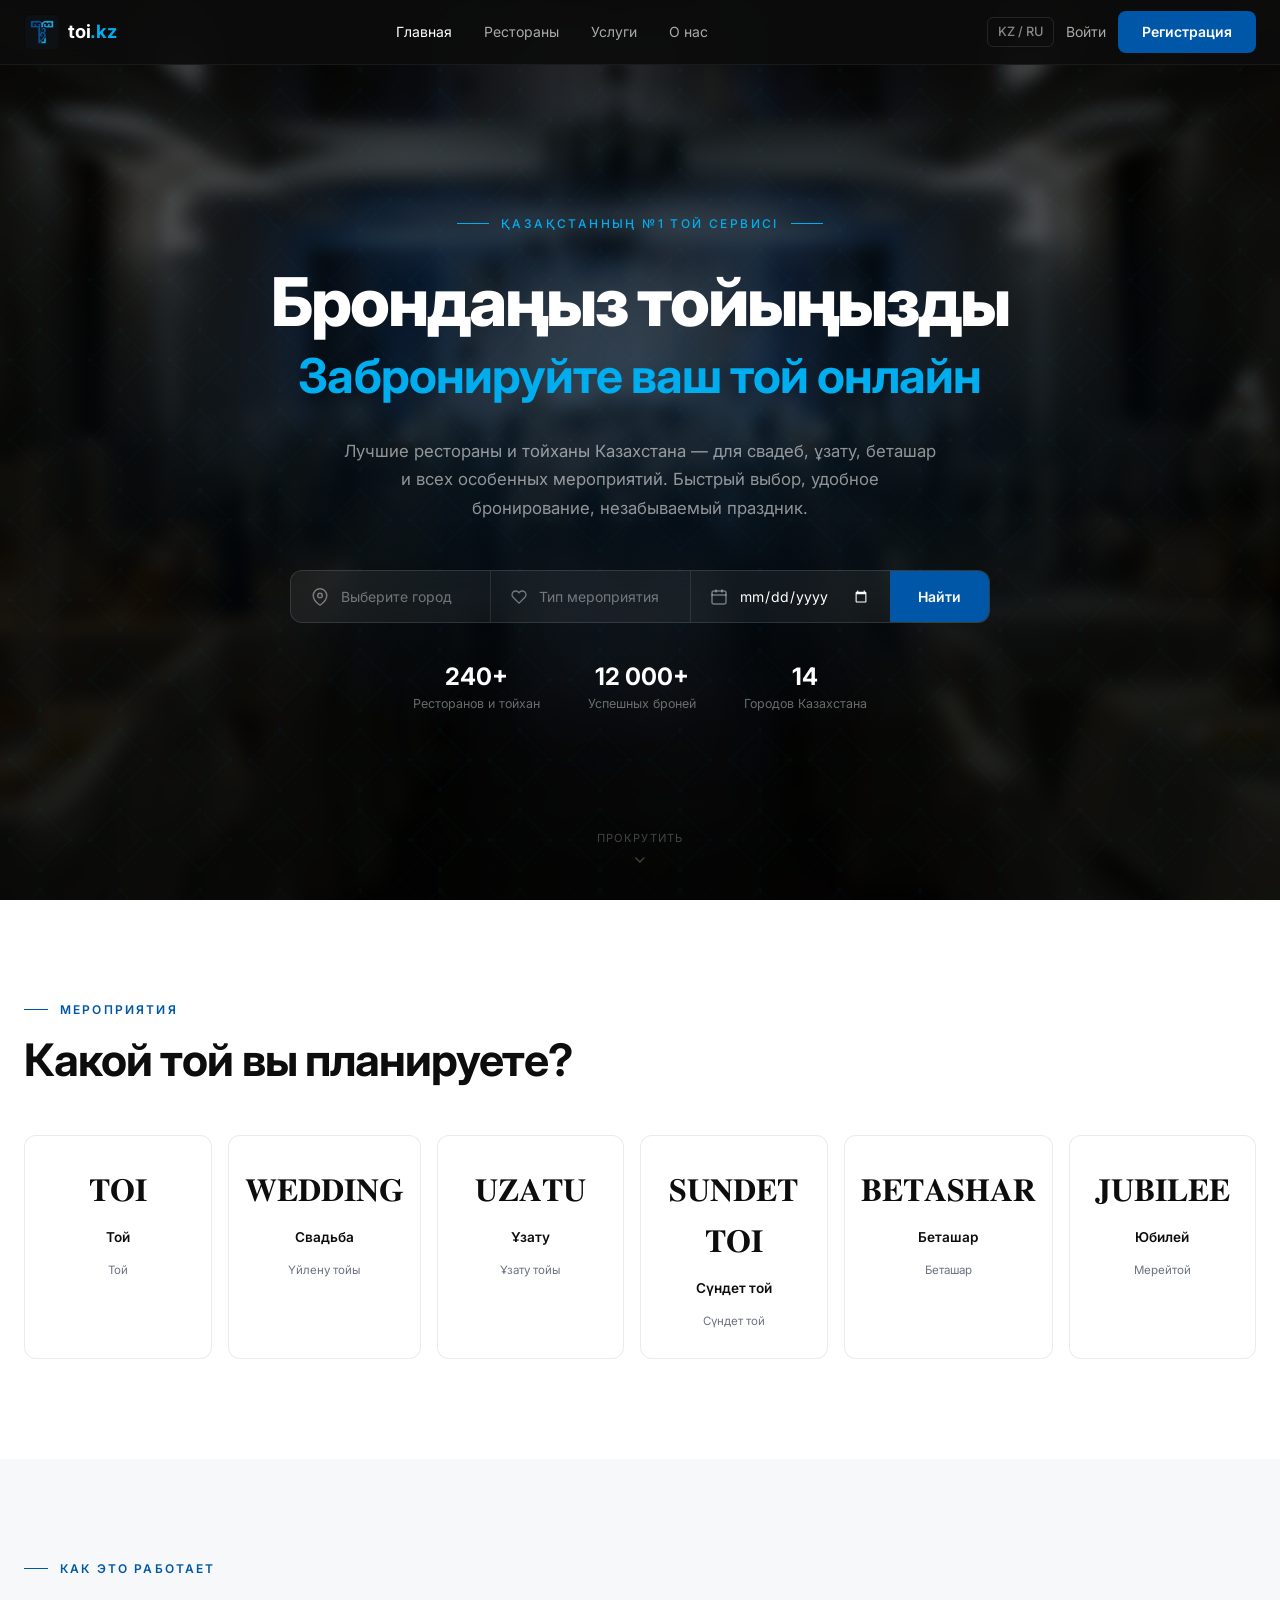
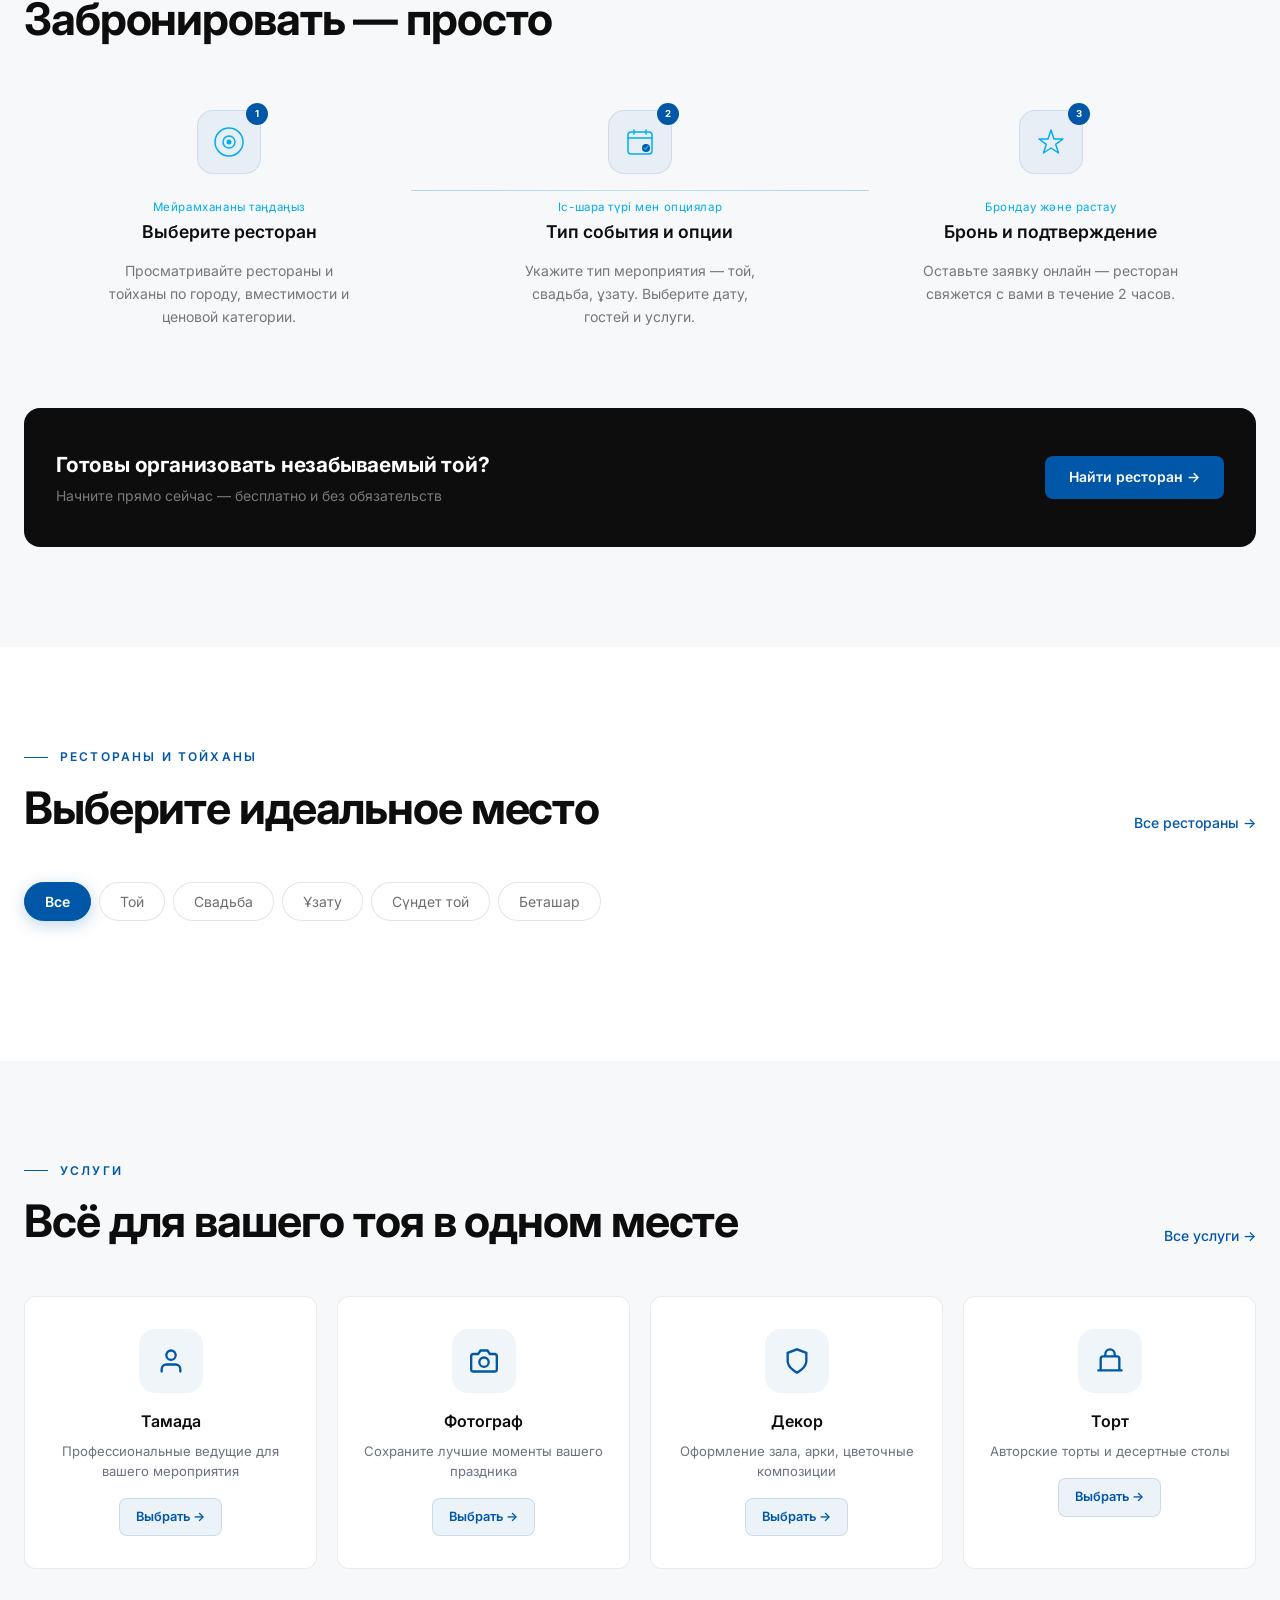
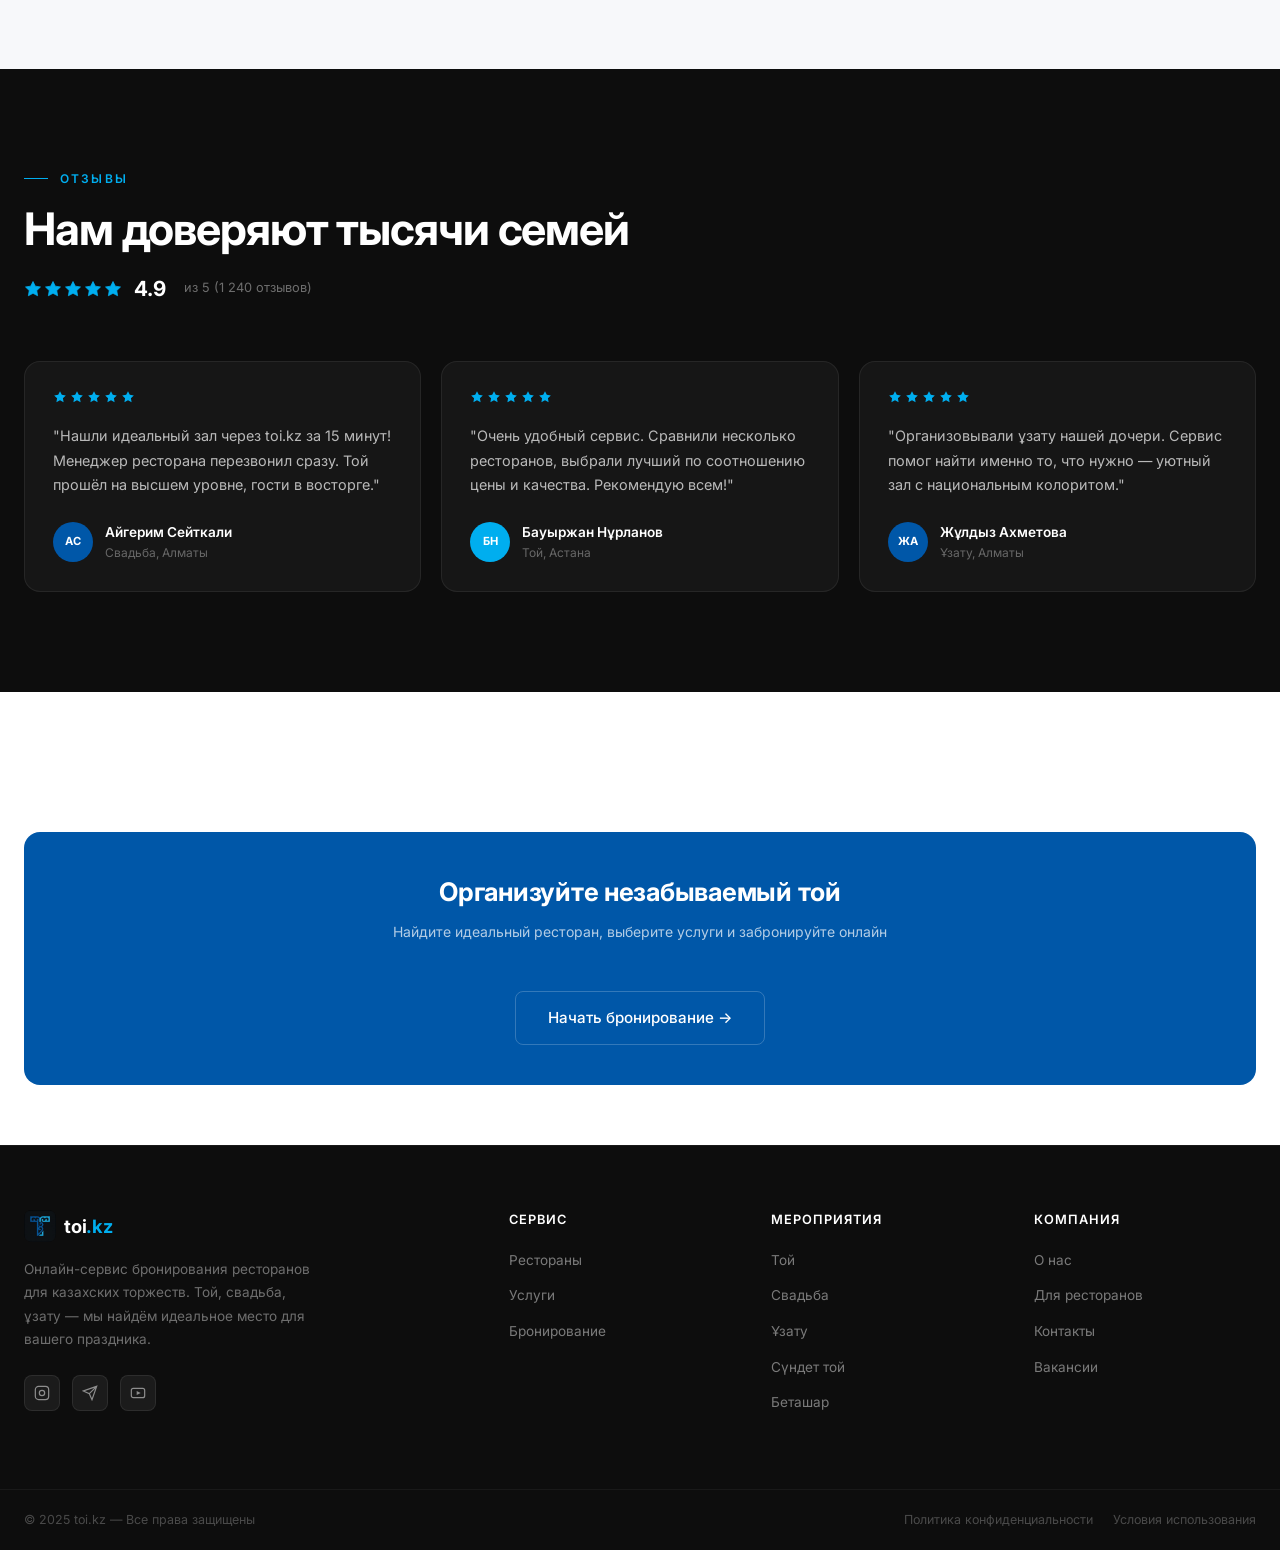
==== index.html @ 086127e4 "Initial site upload" ====
<!DOCTYPE html><html lang="ru"><head>
  <meta charset="UTF-8">
  <meta name="viewport" content="width=device-width, initial-scale=1.0">
  <link rel="icon" type="image/png" sizes="32x32" href="img/favicon-32.png">
  <link rel="icon" type="image/png" sizes="16x16" href="img/favicon-16.png">
  <link rel="apple-touch-icon" href="img/apple-touch-icon.png">
  <link rel="stylesheet" href="css/style.css">
  <link rel="stylesheet" href="css/components.css">
  <link rel="stylesheet" href="css/responsive.css">
  <link rel="stylesheet" href="css/auth.css">
  <title>toi.kz — Забронируйте ваш той онлайн</title>
  <meta name="description" content="Платформа бронирования ресторанов для казахских мероприятий: той, свадьба, ұзату, сүндет той, беташар">
</head>
<body>

  <!-- НАВБАР -->
  <nav class="navbar">
    <div class="navbar-inner">
      <a href="index.html" class="navbar-logo">
        <div class="navbar-logo-icon"><img src="img/logo.png" alt="toi.kz"></div>
        <span class="navbar-logo-text">toi<span>.kz</span></span>
      </a>
      <div class="navbar-links"><a href="index.html" class="active">Главная</a><a href="restaurants.html">Рестораны</a><a href="services.html">Услуги</a><a href="about.html">О нас</a></div>
      <div class="navbar-actions">
  <span class="navbar-lang">KZ / RU</span>
  <a href="login.html" class="btn-login" style="color:rgba(255,255,255,0.65);">Войти</a>
  <a href="register.html" class="btn-primary">Регистрация</a>
</div>

      <button class="burger" aria-label="Меню"><span></span><span></span><span></span></button>
    </div>
  </nav>
  <div class="mobile-menu">
    <a href="index.html">Главная</a><a href="restaurants.html">Рестораны</a><a href="services.html">Услуги</a><a href="about.html">О нас</a>
    <a href="booking.html" class="btn-primary" style="text-align:center;margin-top:8px;">Забронировать</a>
  </div>

  <!-- HERO СЕКЦИЯ -->
  <section class="hero">
    <svg class="hero-pattern" xmlns="http://www.w3.org/2000/svg">
      <defs>
        <pattern id="kazakh-geo" x="0" y="0" width="80" height="80" patternUnits="userSpaceOnUse">
          <polygon points="40,10 70,40 40,70 10,40" fill="none" stroke="#00AEEF" stroke-width="1"></polygon>
          <polygon points="40,22 58,40 40,58 22,40" fill="none" stroke="#00AEEF" stroke-width="0.6"></polygon>
          <circle cx="40" cy="10" r="2" fill="#00AEEF"></circle><circle cx="70" cy="40" r="2" fill="#00AEEF"></circle>
          <circle cx="40" cy="70" r="2" fill="#00AEEF"></circle><circle cx="10" cy="40" r="2" fill="#00AEEF"></circle>
          <line x1="40" y1="0" x2="40" y2="80" stroke="#00AEEF" stroke-width="0.4"></line>
          <line x1="0" y1="40" x2="80" y2="40" stroke="#00AEEF" stroke-width="0.4"></line>
          <line x1="0" y1="0" x2="80" y2="80" stroke="#00AEEF" stroke-width="0.3"></line>
          <line x1="80" y1="0" x2="0" y2="80" stroke="#00AEEF" stroke-width="0.3"></line>
        </pattern>
      </defs>
      <rect width="100%" height="100%" fill="url(#kazakh-geo)"></rect>
    </svg>
    <div class="hero-glow"></div>

    <div class="hero-content">
      <div class="hero-eyebrow animate-on-scroll">
        <div class="hero-eyebrow-line"></div>
        <span class="hero-eyebrow-text">Қазақстанның №1 той сервисі</span>
        <div class="hero-eyebrow-line"></div>
      </div>
      <h1 class="hero-title animate-on-scroll">Брондаңыз тойыңызды</h1>
      <h2 class="hero-subtitle animate-on-scroll">Забронируйте ваш той онлайн</h2>
      <p class="hero-desc animate-on-scroll">Лучшие рестораны и тойханы Казахстана — для свадеб, ұзату, беташар и всех особенных мероприятий. Быстрый выбор, удобное бронирование, незабываемый праздник.</p>

      <div class="hero-search animate-on-scroll">
        <form class="hero-search-bar" onsubmit="handleHeroSearch(event)">
          <div class="search-field">
            <svg width="18" height="18" viewBox="0 0 24 24" fill="none" stroke="currentColor" stroke-width="2" stroke-linecap="round"><path d="M21 10c0 7-9 13-9 13s-9-6-9-13a9 9 0 0118 0z"></path><circle cx="12" cy="10" r="3"></circle></svg>
            <select id="hero-city"><option value="">Выберите город</option><option value="Алматы">Алматы</option><option value="Астана">Астана</option></select>
          </div>
          <div class="search-divider"></div>
          <div class="search-field">
            <svg width="16" height="16" viewBox="0 0 24 24" fill="none" stroke="currentColor" stroke-width="2" stroke-linecap="round"><path d="M20.84 4.61a5.5 5.5 0 00-7.78 0L12 5.67l-1.06-1.06a5.5 5.5 0 00-7.78 7.78l1.06 1.06L12 21.23l7.78-7.78 1.06-1.06a5.5 5.5 0 000-7.78z"></path></svg>
            <select id="hero-type"><option value="">Тип мероприятия</option><option value="Той">Той</option><option value="Свадьба">Свадьба</option><option value="Ұзату">Ұзату</option><option value="Сүндет той">Сүндет той</option><option value="Беташар">Беташар</option><option value="Юбилей">Юбилей</option></select>
          </div>
          <div class="search-divider"></div>
          <div class="search-field">
            <svg width="16" height="16" viewBox="0 0 16 16" fill="none"><rect x="1" y="2" width="14" height="13" rx="2" stroke="currentColor" stroke-width="1.5"></rect><path d="M5 1v2M11 1v2M1 6h14" stroke="currentColor" stroke-width="1.5" stroke-linecap="round"></path></svg>
            <input type="date" id="hero-date" style="color-scheme:dark;">
          </div>
          <button type="submit" class="search-btn">Найти</button>
        </form>
      </div>

      <div class="hero-stats animate-on-scroll">
        <div><div class="hero-stat-value">240+</div><div class="hero-stat-label">Ресторанов и тойхан</div></div>
        <div><div class="hero-stat-value">12 000+</div><div class="hero-stat-label">Успешных броней</div></div>
        <div><div class="hero-stat-value">14</div><div class="hero-stat-label">Городов Казахстана</div></div>
      </div>
    </div>

    <div class="hero-scroll">
      <span>Прокрутить</span>
      <svg width="16" height="16" viewBox="0 0 24 24" fill="none" stroke="currentColor" stroke-width="2" stroke-linecap="round"><polyline points="6 9 12 15 18 9"></polyline></svg>
    </div>
  </section>

  <!-- ТИПЫ МЕРОПРИЯТИЙ -->
  <section class="section section-white">
    <div class="container">
      <div class="section-header animate-on-scroll">
        <div class="section-eyebrow"><div class="section-eyebrow-line"></div><span class="section-eyebrow-text">Мероприятия</span></div>
        <h2 class="section-title">Какой той вы планируете?</h2>
      </div>
      <div class="event-types">
        <a href="restaurants.html?type=Той" class="event-type-card animate-on-scroll"><div class="event-type-emoji">𝐓𝐎𝐈</div><div class="event-type-name">Той</div><div class="event-type-name-kz">Той</div></a>
        <a href="restaurants.html?type=Свадьба" class="event-type-card animate-on-scroll"><div class="event-type-emoji">𝐖𝐄𝐃𝐃𝐈𝐍𝐆</div><div class="event-type-name">Свадьба</div><div class="event-type-name-kz">Үйлену тойы</div></a>
        <a href="restaurants.html?type=Ұзату" class="event-type-card animate-on-scroll"><div class="event-type-emoji">𝐔𝐙𝐀𝐓𝐔</div><div class="event-type-name">Ұзату</div><div class="event-type-name-kz">Ұзату тойы</div></a>
        <a href="restaurants.html?type=Сүндет+той" class="event-type-card animate-on-scroll"><div class="event-type-emoji">𝐒𝐔𝐍𝐃𝐄𝐓 𝐓𝐎𝐈</div><div class="event-type-name">Сүндет той</div><div class="event-type-name-kz">Сүндет той</div></a>
        <a href="restaurants.html?type=Беташар" class="event-type-card animate-on-scroll"><div class="event-type-emoji">𝐁𝐄𝐓𝐀𝐒𝐇𝐀𝐑</div><div class="event-type-name">Беташар</div><div class="event-type-name-kz">Беташар</div></a>
        <a href="restaurants.html?type=Юбилей" class="event-type-card animate-on-scroll"><div class="event-type-emoji">𝐉𝐔𝐁𝐈𝐋𝐄𝐄</div><div class="event-type-name">Юбилей</div><div class="event-type-name-kz">Мерейтой</div></a>
      </div>
    </div>
  </section>

  <!-- КАК ЭТО РАБОТАЕТ -->
  <section class="section section-light">
    <div class="container">
      <div class="section-header animate-on-scroll" style="margin-bottom:64px;">
        <div class="section-eyebrow"><div class="section-eyebrow-line"></div><span class="section-eyebrow-text">Как это работает</span></div>
        <h2 class="section-title">Забронировать — просто</h2>
      </div>
      <div class="steps-grid">
        <div class="steps-connector"></div>
        <div class="step animate-on-scroll">
          <div class="step-icon-wrap">
            <svg width="32" height="32" viewBox="0 0 32 32" fill="none"><circle cx="16" cy="16" r="14" stroke="#00AEEF" stroke-width="1.5"></circle><path d="M10 16c0-3.31 2.69-6 6-6s6 2.69 6 6-2.69 6-6 6-6-2.69-6-6Z" stroke="#00AEEF" stroke-width="1.5"></path><circle cx="16" cy="16" r="2.5" fill="#00AEEF"></circle></svg>
            <span class="step-number">1</span>
          </div>
          <div><div class="step-title-kz">Мейрамхананы таңдаңыз</div><h3 class="step-title">Выберите ресторан</h3><p class="step-desc">Просматривайте рестораны и тойханы по городу, вместимости и ценовой категории.</p></div>
        </div>
        <div class="step animate-on-scroll">
          <div class="step-icon-wrap">
            <svg width="32" height="32" viewBox="0 0 32 32" fill="none"><rect x="4" y="6" width="24" height="22" rx="3" stroke="#00AEEF" stroke-width="1.5"></rect><path d="M4 12h24M10 4v4M22 4v4" stroke="#00AEEF" stroke-width="1.5" stroke-linecap="round"></path><circle cx="22" cy="22" r="4" fill="#0057A8"></circle><path d="M20 22l1.5 1.5L24 20" stroke="#00AEEF" stroke-width="1.5" stroke-linecap="round" stroke-linejoin="round"></path></svg>
            <span class="step-number">2</span>
          </div>
          <div><div class="step-title-kz">Іс-шара түрі мен опциялар</div><h3 class="step-title">Тип события и опции</h3><p class="step-desc">Укажите тип мероприятия — той, свадьба, ұзату. Выберите дату, гостей и услуги.</p></div>
        </div>
        <div class="step animate-on-scroll">
          <div class="step-icon-wrap">
            <svg width="32" height="32" viewBox="0 0 32 32" fill="none"><path d="M16 4l3 9h9l-7.3 5.3 2.8 8.7L16 22l-7.5 5 2.8-8.7L4 13h9z" stroke="#00AEEF" stroke-width="1.5" stroke-linejoin="round"></path></svg>
            <span class="step-number">3</span>
          </div>
          <div><div class="step-title-kz">Брондау және растау</div><h3 class="step-title">Бронь и подтверждение</h3><p class="step-desc">Оставьте заявку онлайн — ресторан свяжется с вами в течение 2 часов.</p></div>
        </div>
      </div>
      <div class="cta-banner animate-on-scroll">
        <div><div class="cta-banner-title">Готовы организовать незабываемый той?</div><div class="cta-banner-desc">Начните прямо сейчас — бесплатно и без обязательств</div></div>
        <a href="restaurants.html" class="btn-primary">Найти ресторан →</a>
      </div>
    </div>
  </section>

  <!-- ПОПУЛЯРНЫЕ РЕСТОРАНЫ -->
  <section class="section section-white">
    <div class="container">
      <div class="section-header animate-on-scroll">
        <div class="section-eyebrow"><div class="section-eyebrow-line"></div><span class="section-eyebrow-text">Рестораны и тойханы</span></div>
        <div class="section-header-row">
          <h2 class="section-title">Выберите идеальное место</h2>
          <a href="restaurants.html" class="section-link">Все рестораны →</a>
        </div>
      </div>
      <div class="pills" id="home-pills">
        <button class="pill active" data-filter="all">Все</button>
        <button class="pill" data-filter="Той">Той</button>
        <button class="pill" data-filter="Свадьба">Свадьба</button>
        <button class="pill" data-filter="Ұзату">Ұзату</button>
        <button class="pill" data-filter="Сүндет той">Сүндет той</button>
        <button class="pill" data-filter="Беташар">Беташар</button>
      </div>
      <div id="home-restaurants" class="restaurants-grid" style="display:grid;grid-template-columns:repeat(3,1fr);gap:24px;"></div>
    </div>
  </section>

  <!-- УСЛУГИ -->
  <section class="section section-light">
    <div class="container">
      <div class="section-header animate-on-scroll">
        <div class="section-eyebrow"><div class="section-eyebrow-line"></div><span class="section-eyebrow-text">Услуги</span></div>
        <div class="section-header-row">
          <h2 class="section-title">Всё для вашего тоя в одном месте</h2>
          <a href="services.html" class="section-link">Все услуги →</a>
        </div>
      </div>
      <div class="services-home-grid">
        <a href="services.html#tamada" class="service-home-card animate-on-scroll">
          <div class="service-home-icon"><svg width="28" height="28" viewBox="0 0 24 24" fill="none" stroke="currentColor" stroke-width="2" stroke-linecap="round"><path d="M20 21v-2a4 4 0 0 0-4-4H8a4 4 0 0 0-4 4v2"></path><circle cx="12" cy="7" r="4"></circle></svg></div>
          <div class="service-home-name">Тамада</div><div class="service-home-desc">Профессиональные ведущие для вашего мероприятия</div>
          <span class="btn-secondary" style="padding:8px 16px;font-size:0.8rem;">Выбрать →</span>
        </a>
        <a href="services.html#photo" class="service-home-card animate-on-scroll">
          <div class="service-home-icon"><svg width="28" height="28" viewBox="0 0 24 24" fill="none" stroke="currentColor" stroke-width="2" stroke-linecap="round"><path d="M23 19a2 2 0 0 1-2 2H3a2 2 0 0 1-2-2V8a2 2 0 0 1 2-2h4l2-3h6l2 3h4a2 2 0 0 1 2 2z"></path><circle cx="12" cy="13" r="4"></circle></svg></div>
          <div class="service-home-name">Фотограф</div><div class="service-home-desc">Сохраните лучшие моменты вашего праздника</div>
          <span class="btn-secondary" style="padding:8px 16px;font-size:0.8rem;">Выбрать →</span>
        </a>
        <a href="services.html#decor" class="service-home-card animate-on-scroll">
          <div class="service-home-icon"><svg width="28" height="28" viewBox="0 0 24 24" fill="none" stroke="currentColor" stroke-width="2" stroke-linecap="round"><path d="M12 22s8-4 8-10V5l-8-3-8 3v7c0 6 8 10 8 10z"></path></svg></div>
          <div class="service-home-name">Декор</div><div class="service-home-desc">Оформление зала, арки, цветочные композиции</div>
          <span class="btn-secondary" style="padding:8px 16px;font-size:0.8rem;">Выбрать →</span>
        </a>
        <a href="services.html#cakes" class="service-home-card animate-on-scroll">
          <div class="service-home-icon"><svg width="28" height="28" viewBox="0 0 24 24" fill="none" stroke="currentColor" stroke-width="2" stroke-linecap="round"><path d="M2 20h20M4 20V10a2 2 0 012-2h12a2 2 0 012 2v10M8 8V6a4 4 0 018 0v2"></path></svg></div>
          <div class="service-home-name">Торт</div><div class="service-home-desc">Авторские торты и десертные столы</div>
          <span class="btn-secondary" style="padding:8px 16px;font-size:0.8rem;">Выбрать →</span>
        </a>
      </div>
    </div>
  </section>

  <!-- ОТЗЫВЫ -->
  <section class="section section-dark">
    <div class="container">
      <div class="testimonial-header-row">
        <div class="animate-on-scroll">
          <div class="section-eyebrow"><div class="section-eyebrow-line" style="background:var(--blue-light)"></div><span class="section-eyebrow-text" style="color:var(--blue-light)">Отзывы</span></div>
          <h2 class="section-title" style="color:var(--white)">Нам доверяют тысячи семей</h2>
        </div>
        <div class="testimonial-rating-summary animate-on-scroll">
          <div class="testimonial-stars"><svg width="18" height="18" viewBox="0 0 24 24" fill="#00AEEF" stroke="#00AEEF" stroke-width="1"><polygon points="12,2 15.09,8.26 22,9.27 17,14.14 18.18,21.02 12,17.77 5.82,21.02 7,14.14 2,9.27 8.91,8.26"></polygon></svg>
            <svg width="18" height="18" viewBox="0 0 24 24" fill="#00AEEF" stroke="#00AEEF" stroke-width="1"><polygon points="12,2 15.09,8.26 22,9.27 17,14.14 18.18,21.02 12,17.77 5.82,21.02 7,14.14 2,9.27 8.91,8.26"></polygon></svg>
            <svg width="18" height="18" viewBox="0 0 24 24" fill="#00AEEF" stroke="#00AEEF" stroke-width="1"><polygon points="12,2 15.09,8.26 22,9.27 17,14.14 18.18,21.02 12,17.77 5.82,21.02 7,14.14 2,9.27 8.91,8.26"></polygon></svg>
            <svg width="18" height="18" viewBox="0 0 24 24" fill="#00AEEF" stroke="#00AEEF" stroke-width="1"><polygon points="12,2 15.09,8.26 22,9.27 17,14.14 18.18,21.02 12,17.77 5.82,21.02 7,14.14 2,9.27 8.91,8.26"></polygon></svg>
            <svg width="18" height="18" viewBox="0 0 24 24" fill="#00AEEF" stroke="#00AEEF" stroke-width="1"><polygon points="12,2 15.09,8.26 22,9.27 17,14.14 18.18,21.02 12,17.77 5.82,21.02 7,14.14 2,9.27 8.91,8.26"></polygon></svg>
            </div>
          <span class="testimonial-score">4.9</span>
          <span class="testimonial-count">из 5 (1 240 отзывов)</span>
        </div>
      </div>
      <div class="testimonials-grid">
        <div class="testimonial-card animate-on-scroll">
          <div class="testimonial-card-stars"><svg width="14" height="14" viewBox="0 0 24 24" fill="#00AEEF"><polygon points="12,2 15.09,8.26 22,9.27 17,14.14 18.18,21.02 12,17.77 5.82,21.02 7,14.14 2,9.27 8.91,8.26"></polygon></svg>
            <svg width="14" height="14" viewBox="0 0 24 24" fill="#00AEEF"><polygon points="12,2 15.09,8.26 22,9.27 17,14.14 18.18,21.02 12,17.77 5.82,21.02 7,14.14 2,9.27 8.91,8.26"></polygon></svg>
            <svg width="14" height="14" viewBox="0 0 24 24" fill="#00AEEF"><polygon points="12,2 15.09,8.26 22,9.27 17,14.14 18.18,21.02 12,17.77 5.82,21.02 7,14.14 2,9.27 8.91,8.26"></polygon></svg>
            <svg width="14" height="14" viewBox="0 0 24 24" fill="#00AEEF"><polygon points="12,2 15.09,8.26 22,9.27 17,14.14 18.18,21.02 12,17.77 5.82,21.02 7,14.14 2,9.27 8.91,8.26"></polygon></svg>
            <svg width="14" height="14" viewBox="0 0 24 24" fill="#00AEEF"><polygon points="12,2 15.09,8.26 22,9.27 17,14.14 18.18,21.02 12,17.77 5.82,21.02 7,14.14 2,9.27 8.91,8.26"></polygon></svg>
            </div>
          <p class="testimonial-text">"Нашли идеальный зал через toi.kz за 15 минут! Менеджер ресторана перезвонил сразу. Той прошёл на высшем уровне, гости в восторге."</p>
          <div class="testimonial-author"><div class="testimonial-avatar" style="background:#0057A8">АС</div><div><div class="testimonial-name">Айгерим Сейткали</div><div class="testimonial-event">Свадьба, Алматы</div></div></div>
        </div>
        <div class="testimonial-card animate-on-scroll">
          <div class="testimonial-card-stars"><svg width="14" height="14" viewBox="0 0 24 24" fill="#00AEEF"><polygon points="12,2 15.09,8.26 22,9.27 17,14.14 18.18,21.02 12,17.77 5.82,21.02 7,14.14 2,9.27 8.91,8.26"></polygon></svg>
            <svg width="14" height="14" viewBox="0 0 24 24" fill="#00AEEF"><polygon points="12,2 15.09,8.26 22,9.27 17,14.14 18.18,21.02 12,17.77 5.82,21.02 7,14.14 2,9.27 8.91,8.26"></polygon></svg>
            <svg width="14" height="14" viewBox="0 0 24 24" fill="#00AEEF"><polygon points="12,2 15.09,8.26 22,9.27 17,14.14 18.18,21.02 12,17.77 5.82,21.02 7,14.14 2,9.27 8.91,8.26"></polygon></svg>
            <svg width="14" height="14" viewBox="0 0 24 24" fill="#00AEEF"><polygon points="12,2 15.09,8.26 22,9.27 17,14.14 18.18,21.02 12,17.77 5.82,21.02 7,14.14 2,9.27 8.91,8.26"></polygon></svg>
            <svg width="14" height="14" viewBox="0 0 24 24" fill="#00AEEF"><polygon points="12,2 15.09,8.26 22,9.27 17,14.14 18.18,21.02 12,17.77 5.82,21.02 7,14.14 2,9.27 8.91,8.26"></polygon></svg>
            </div>
          <p class="testimonial-text">"Очень удобный сервис. Сравнили несколько ресторанов, выбрали лучший по соотношению цены и качества. Рекомендую всем!"</p>
          <div class="testimonial-author"><div class="testimonial-avatar" style="background:#00AEEF">БН</div><div><div class="testimonial-name">Бауыржан Нұрланов</div><div class="testimonial-event">Той, Астана</div></div></div>
        </div>
        <div class="testimonial-card animate-on-scroll">
          <div class="testimonial-card-stars"><svg width="14" height="14" viewBox="0 0 24 24" fill="#00AEEF"><polygon points="12,2 15.09,8.26 22,9.27 17,14.14 18.18,21.02 12,17.77 5.82,21.02 7,14.14 2,9.27 8.91,8.26"></polygon></svg>
            <svg width="14" height="14" viewBox="0 0 24 24" fill="#00AEEF"><polygon points="12,2 15.09,8.26 22,9.27 17,14.14 18.18,21.02 12,17.77 5.82,21.02 7,14.14 2,9.27 8.91,8.26"></polygon></svg>
            <svg width="14" height="14" viewBox="0 0 24 24" fill="#00AEEF"><polygon points="12,2 15.09,8.26 22,9.27 17,14.14 18.18,21.02 12,17.77 5.82,21.02 7,14.14 2,9.27 8.91,8.26"></polygon></svg>
            <svg width="14" height="14" viewBox="0 0 24 24" fill="#00AEEF"><polygon points="12,2 15.09,8.26 22,9.27 17,14.14 18.18,21.02 12,17.77 5.82,21.02 7,14.14 2,9.27 8.91,8.26"></polygon></svg>
            <svg width="14" height="14" viewBox="0 0 24 24" fill="#00AEEF"><polygon points="12,2 15.09,8.26 22,9.27 17,14.14 18.18,21.02 12,17.77 5.82,21.02 7,14.14 2,9.27 8.91,8.26"></polygon></svg>
            </div>
          <p class="testimonial-text">"Организовывали ұзату нашей дочери. Сервис помог найти именно то, что нужно — уютный зал с национальным колоритом."</p>
          <div class="testimonial-author"><div class="testimonial-avatar" style="background:#0057A8">ЖА</div><div><div class="testimonial-name">Жұлдыз Ахметова</div><div class="testimonial-event">Ұзату, Алматы</div></div></div>
        </div>
      </div>
    </div>
  </section>

  <!-- CTA БАННЕР -->
  <section class="section section-white" style="padding:60px 0;">
    <div class="container">
      <div class="cta-banner cta-banner-blue animate-on-scroll" style="text-align:center;flex-direction:column;">
        <div><div class="cta-banner-title" style="font-size:1.6rem;">Организуйте незабываемый той</div><div class="cta-banner-desc" style="max-width:500px;margin:8px auto 0;">Найдите идеальный ресторан, выберите услуги и забронируйте онлайн</div></div>
        <a href="booking.html" class="btn-outline" style="margin-top:24px;padding:14px 32px;font-size:0.95rem;">Начать бронирование →</a>
      </div>
    </div>
  </section>

  <footer class="footer">
    <div class="footer-main">
      <div class="footer-brand">
        <div class="navbar-logo" style="margin-bottom:16px;">
          <div class="navbar-logo-icon" style="width:32px;height:32px;"><img src="img/logo.png" alt="toi.kz"></div>
          <span class="navbar-logo-text">toi<span>.kz</span></span>
        </div>
        <p>Онлайн-сервис бронирования ресторанов для казахских торжеств. Той, свадьба, ұзату — мы найдём идеальное место для вашего праздника.</p>
        <div class="footer-social">
          <a href="#" aria-label="Instagram"><svg width="16" height="16" viewBox="0 0 24 24" fill="none" stroke="currentColor" stroke-width="1.8" stroke-linecap="round"><rect x="2" y="2" width="20" height="20" rx="5"></rect><circle cx="12" cy="12" r="4"></circle></svg></a>
          <a href="#" aria-label="Telegram"><svg width="16" height="16" viewBox="0 0 24 24" fill="none" stroke="currentColor" stroke-width="1.8" stroke-linecap="round"><path d="M22 2L11 13M22 2L15 22l-4-9-9-4 20-7z"></path></svg></a>
          <a href="#" aria-label="YouTube"><svg width="16" height="16" viewBox="0 0 24 24" fill="none" stroke="currentColor" stroke-width="1.8" stroke-linecap="round"><rect x="2" y="5" width="20" height="14" rx="3"></rect><polygon points="10,9 16,12 10,15" fill="currentColor" stroke="none"></polygon></svg></a>
        </div>
      </div>
      <div class="footer-col"><div class="footer-col-title">Сервис</div><ul><li><a href="restaurants.html">Рестораны</a></li><li><a href="services.html">Услуги</a></li><li><a href="booking.html">Бронирование</a></li></ul></div>
      <div class="footer-col"><div class="footer-col-title">Мероприятия</div><ul><li><a href="restaurants.html?type=Той">Той</a></li><li><a href="restaurants.html?type=Свадьба">Свадьба</a></li><li><a href="restaurants.html?type=Ұзату">Ұзату</a></li><li><a href="restaurants.html?type=Сүндет+той">Сүндет той</a></li><li><a href="restaurants.html?type=Беташар">Беташар</a></li></ul></div>
      <div class="footer-col"><div class="footer-col-title">Компания</div><ul><li><a href="about.html">О нас</a></li><li><a href="#">Для ресторанов</a></li><li><a href="#">Контакты</a></li><li><a href="#">Вакансии</a></li></ul></div>
    </div>
    <div class="footer-bottom">
      <div class="footer-bottom-inner">
        <span class="footer-copyright">© 2025 toi.kz — Все права защищены</span>
        <div class="footer-legal"><a href="#">Политика конфиденциальности</a><a href="#">Условия использования</a></div>
      </div>
    </div>
  </footer>

  <script src="js/data.js"></script>
  <script src="js/main.js"></script>
  <script>
    document.addEventListener('DOMContentLoaded', () => {
      const grid = document.getElementById('home-restaurants');
      if (!grid) return;
      function renderHomeRestaurants(filter) {
        const filtered = filter === 'all' ? restaurants.slice(0, 6) : restaurants.filter(r => r.tags.includes(filter)).slice(0, 6);
        grid.innerHTML = filtered.map(r => renderRestaurantCard(r)).join('');
        setTimeout(() => initScrollAnimations(), 100);
      }
     <link rel="stylesheet" href="css/auth.css">
      renderHomeRestaurants('all');
      document.querySelectorAll('#home-pills .pill').forEach(pill => {
        pill.addEventListener('click', () => {
          document.querySelectorAll('#home-pills .pill').forEach(p => p.classList.remove('active'));
          pill.classList.add('active');
          renderHomeRestaurants(pill.dataset.filter);
        });
      });
    });
  </script>
<script src="js/auth.js"></script>

</body></html>
---- css/style.css ----
/* ===================================================
   style.css — Основные стили toi.kz
   =================================================== */

@import url('https://fonts.googleapis.com/css2?family=Inter:wght@300;400;500;600;700;800&display=swap');

/* === CSS Переменные === */
:root {
  --blue: #0057A8;
  --blue-light: #00AEEF;
  --black: #0D0D0D;
  --white: #FFFFFF;
  --gray: #6B7280;
  --gray-light: #9CA3AF;
  --bg-card: #F8FAFC;
  --bg-section: #F7F8FA;
  --border: rgba(0,0,0,0.08);
  --border-light: rgba(255,255,255,0.08);
  --font: 'Inter', -apple-system, BlinkMacSystemFont, sans-serif;
  --radius: 12px;
  --radius-sm: 8px;
  --radius-lg: 16px;
  --radius-xl: 20px;
  --shadow: 0 2px 12px rgba(0,0,0,0.06);
  --shadow-hover: 0 16px 48px rgba(0,87,168,0.12), 0 4px 16px rgba(0,0,0,0.08);
  --transition: 0.3s cubic-bezier(0.4, 0, 0.2, 1);
}

/* === Сброс стилей === */
*, *::before, *::after {
  margin: 0;
  padding: 0;
  box-sizing: border-box;
}

html {
  scroll-behavior: smooth;
  font-size: 16px;
}

body {
  font-family: var(--font);
  color: var(--black);
  background: var(--white);
  line-height: 1.6;
  -webkit-font-smoothing: antialiased;
  -moz-osx-font-smoothing: grayscale;
}

img {
  max-width: 100%;
  display: block;
}

a {
  text-decoration: none;
  color: inherit;
  transition: var(--transition);
}

ul, ol {
  list-style: none;
}

input, button, textarea, select {
  font-family: var(--font);
  font-size: 1rem;
  border: none;
  outline: none;
  background: none;
}

button {
  cursor: pointer;
}

/* === Контейнер === */
.container {
  max-width: 1280px;
  margin: 0 auto;
  padding: 0 24px;
}

/* === NAVBAR === */
.navbar {
  position: fixed;
  top: 0;
  left: 0;
  right: 0;
  z-index: 1000;
  background: rgba(13,13,13,0.92);
  backdrop-filter: blur(16px);
  -webkit-backdrop-filter: blur(16px);
  border-bottom: 1px solid rgba(255,255,255,0.06);
  transition: var(--transition);
}

.navbar.scrolled {
  box-shadow: 0 4px 30px rgba(0,0,0,0.3);
}

.navbar-inner {
  max-width: 1280px;
  margin: 0 auto;
  padding: 0 24px;
  display: flex;
  align-items: center;
  justify-content: space-between;
  height: 64px;
}

.navbar-logo {
  display: flex;
  align-items: center;
  gap: 8px;
}

.navbar-logo-icon {
  display: flex;
  align-items: center;
  justify-content: center;
  width: 36px;
  height: 36px;
  border-radius: 8px;
  overflow: hidden;
  flex-shrink: 0;
}

.navbar-logo-icon img {
  width: 100%;
  height: 100%;
  object-fit: cover;
}

.navbar-logo-text {
  font-weight: 700;
  font-size: 1.15rem;
  color: var(--white);
  letter-spacing: -0.01em;
}

.navbar-logo-text span {
  color: var(--blue-light);
}

.navbar-links {
  display: flex;
  align-items: center;
  gap: 32px;
}

.navbar-links a {
  font-size: 0.875rem;
  font-weight: 400;
  color: rgba(255,255,255,0.65);
}

.navbar-links a:hover,
.navbar-links a.active {
  color: var(--white);
}

.navbar-actions {
  display: flex;
  align-items: center;
  gap: 12px;
}

.navbar-lang {
  font-size: 0.8rem;
  font-weight: 500;
  color: rgba(255,255,255,0.5);
  padding: 4px 10px;
  border-radius: 6px;
  border: 1px solid rgba(255,255,255,0.1);
  cursor: pointer;
  transition: var(--transition);
}

.navbar-lang:hover {
  border-color: rgba(255,255,255,0.3);
  color: var(--white);
}

.btn-login {
  font-size: 0.875rem;
  color: rgba(255,255,255,0.65);
  padding: 8px 0;
}

.btn-login:hover {
  color: var(--white);
}

/* === Кнопка бронирования === */
.btn-primary {
  display: inline-flex;
  align-items: center;
  justify-content: center;
  padding: 10px 24px;
  background: var(--blue);
  color: var(--white);
  font-size: 0.875rem;
  font-weight: 600;
  border-radius: var(--radius-sm);
  transition: var(--transition);
}

.btn-primary:hover {
  background: var(--blue-light);
  transform: translateY(-2px);
  box-shadow: 0 4px 16px rgba(0,87,168,0.35);
}

.btn-secondary {
  display: inline-flex;
  align-items: center;
  justify-content: center;
  padding: 10px 24px;
  background: rgba(0,87,168,0.08);
  color: var(--blue);
  font-size: 0.875rem;
  font-weight: 600;
  border-radius: var(--radius-sm);
  border: 1px solid rgba(0,87,168,0.15);
  transition: var(--transition);
}

.btn-secondary:hover {
  background: var(--blue);
  color: var(--white);
  transform: translateY(-2px);
  border-color: transparent;
}

.btn-outline {
  display: inline-flex;
  align-items: center;
  justify-content: center;
  padding: 10px 24px;
  background: transparent;
  color: var(--white);
  font-size: 0.875rem;
  font-weight: 500;
  border-radius: var(--radius-sm);
  border: 1px solid rgba(255,255,255,0.2);
  transition: var(--transition);
}

.btn-outline:hover {
  border-color: var(--blue-light);
  color: var(--blue-light);
}

/* === Бургер-меню === */
.burger {
  display: none;
  flex-direction: column;
  gap: 5px;
  background: none;
  border: none;
  cursor: pointer;
  padding: 4px;
}

.burger span {
  display: block;
  width: 22px;
  height: 2px;
  background: var(--white);
  border-radius: 2px;
  transition: var(--transition);
}

.burger.active span:nth-child(1) {
  transform: rotate(45deg) translate(5px, 5px);
}

.burger.active span:nth-child(2) {
  opacity: 0;
}

.burger.active span:nth-child(3) {
  transform: rotate(-45deg) translate(5px, -5px);
}

.mobile-menu {
  display: none;
  position: fixed;
  top: 64px;
  left: 0;
  right: 0;
  background: rgba(13,13,13,0.98);
  padding: 24px;
  flex-direction: column;
  gap: 16px;
  z-index: 999;
}

.mobile-menu.active {
  display: flex;
}

.mobile-menu a {
  font-size: 0.95rem;
  color: rgba(255,255,255,0.75);
  padding: 8px 0;
}

/* === HERO СЕКЦИЯ === */
.hero {
  position: relative;
  min-height: 100vh;
  display: flex;
  flex-direction: column;
  align-items: center;
  justify-content: center;
  background: var(--black);
  overflow: hidden;
  padding: 80px 24px 60px;
}

/* Фоновое фото ресторана с размытием */
.hero::before {
  content: '';
  position: absolute;
  inset: 0;
  background: url('../img/hero-bg.jpg') center/cover no-repeat;
  filter: blur(8px) brightness(0.3);
  transform: scale(1.05); /* убирает белые края от blur */
  z-index: 0;
}

.hero-pattern {
  position: absolute;
  inset: 0;
  width: 100%;
  height: 100%;
  opacity: 0.045;
}

.hero-glow {
  position: absolute;
  inset: 0;
  background: radial-gradient(ellipse 70% 55% at 50% 45%, rgba(0,87,168,0.18) 0%, transparent 70%);
  pointer-events: none;
}

.hero-ornament {
  position: absolute;
  opacity: 0.06;
  pointer-events: none;
}

.hero-ornament.top-right {
  top: 80px;
  right: 40px;
}

.hero-ornament.bottom-left {
  bottom: 40px;
  left: 40px;
  transform: rotate(30deg);
}

.hero-content {
  position: relative;
  z-index: 10;
  max-width: 800px;
  text-align: center;
}

.hero-eyebrow {
  display: inline-flex;
  align-items: center;
  gap: 12px;
  margin-bottom: 32px;
}

.hero-eyebrow-line {
  width: 32px;
  height: 1px;
  background: var(--blue-light);
}

.hero-eyebrow-text {
  font-size: 0.75rem;
  font-weight: 500;
  letter-spacing: 0.2em;
  text-transform: uppercase;
  color: var(--blue-light);
}

.hero-title {
  font-weight: 800;
  font-size: clamp(2.2rem, 6vw, 4.2rem);
  line-height: 1.1;
  letter-spacing: -0.03em;
  color: var(--white);
  margin-bottom: 8px;
}

.hero-subtitle {
  font-weight: 700;
  font-size: clamp(1.6rem, 4.5vw, 3rem);
  line-height: 1.2;
  letter-spacing: -0.02em;
  color: var(--blue-light);
  margin-bottom: 32px;
}

.hero-desc {
  font-size: 1.05rem;
  font-weight: 400;
  line-height: 1.7;
  color: rgba(255,255,255,0.55);
  max-width: 600px;
  margin: 0 auto 48px;
}

/* Строка поиска героя */
.hero-search {
  max-width: 700px;
  margin: 0 auto 32px;
}

.hero-search-bar {
  display: flex;
  align-items: stretch;
  border-radius: var(--radius);
  background: rgba(255,255,255,0.06);
  border: 1px solid rgba(255,255,255,0.12);
  backdrop-filter: blur(12px);
  overflow: hidden;
}

.search-field {
  display: flex;
  align-items: center;
  gap: 12px;
  flex: 1;
  padding: 16px 20px;
}

.search-field svg {
  color: rgba(255,255,255,0.4);
  flex-shrink: 0;
}

.search-field select,
.search-field input {
  flex: 1;
  background: transparent;
  color: var(--white);
  font-size: 0.875rem;
  font-weight: 400;
}

.search-field select {
  -webkit-appearance: none;
  appearance: none;
  cursor: pointer;
}

.search-field select option {
  background: var(--black);
  color: var(--white);
}

.search-field input::placeholder,
.search-field select {
  color: rgba(255,255,255,0.4);
}

.search-divider {
  width: 1px;
  background: rgba(255,255,255,0.1);
  align-self: stretch;
}

.search-btn {
  padding: 16px 28px;
  background: var(--blue);
  color: var(--white);
  font-size: 0.875rem;
  font-weight: 600;
  white-space: nowrap;
  transition: var(--transition);
  flex-shrink: 0;
}

.search-btn:hover {
  background: var(--blue-light);
}

/* Статистика героя */
.hero-stats {
  display: flex;
  flex-wrap: wrap;
  align-items: center;
  justify-content: center;
  gap: 48px;
  margin-top: 40px;
}

.hero-stat-value {
  font-weight: 700;
  font-size: 1.5rem;
  color: var(--white);
  line-height: 1.2;
}

.hero-stat-label {
  font-size: 0.78rem;
  font-weight: 400;
  color: rgba(255,255,255,0.4);
  margin-top: 2px;
}

.hero-scroll {
  position: absolute;
  bottom: 32px;
  left: 50%;
  transform: translateX(-50%);
  display: flex;
  flex-direction: column;
  align-items: center;
  gap: 4px;
  color: rgba(255,255,255,0.25);
  font-size: 0.7rem;
  letter-spacing: 0.1em;
  text-transform: uppercase;
  animation: bobble 2s ease-in-out infinite;
}

@keyframes bobble {
  0%, 100% { transform: translateX(-50%) translateY(0); }
  50% { transform: translateX(-50%) translateY(8px); }
}

/* === СЕКЦИЯ ТИПОВ МЕРОПРИЯТИЙ === */
.section {
  padding: 100px 0;
}

.section-light {
  background: var(--bg-section);
}

.section-dark {
  background: var(--black);
}

.section-white {
  background: var(--white);
}

.section-eyebrow {
  display: flex;
  align-items: center;
  gap: 12px;
  margin-bottom: 16px;
}

.section-eyebrow-line {
  width: 24px;
  height: 1px;
  background: var(--blue);
}

.section-eyebrow-text {
  font-size: 0.75rem;
  font-weight: 600;
  letter-spacing: 0.18em;
  text-transform: uppercase;
  color: var(--blue);
}

.section-dark .section-eyebrow-line {
  background: var(--blue-light);
}

.section-dark .section-eyebrow-text {
  color: var(--blue-light);
}

.section-title {
  font-weight: 700;
  font-size: clamp(1.8rem, 3.5vw, 2.8rem);
  letter-spacing: -0.025em;
  color: var(--black);
  line-height: 1.15;
}

.section-dark .section-title {
  color: var(--white);
}

.section-header {
  margin-bottom: 48px;
}

.section-header-row {
  display: flex;
  align-items: flex-end;
  justify-content: space-between;
  gap: 16px;
}

.section-link {
  font-weight: 500;
  font-size: 0.875rem;
  color: var(--blue);
  white-space: nowrap;
  flex-shrink: 0;
}

.section-link:hover {
  color: var(--blue-light);
}

/* === Типы мероприятий (карточки) === */
.event-types {
  display: grid;
  grid-template-columns: repeat(6, 1fr);
  gap: 16px;
  margin-bottom: 0;
}

.event-type-card {
  display: flex;
  flex-direction: column;
  align-items: center;
  gap: 12px;
  padding: 28px 16px;
  background: var(--white);
  border: 1px solid var(--border);
  border-radius: var(--radius);
  cursor: pointer;
  transition: var(--transition);
  text-align: center;
}

.event-type-card:hover {
  border-color: rgba(0,87,168,0.4);
  box-shadow: var(--shadow-hover);
  transform: translateY(-4px);
}

.event-type-emoji {
  font-size: 2rem;
}

.event-type-name {
  font-size: 0.85rem;
  font-weight: 600;
  color: var(--black);
}

.event-type-name-kz {
  font-size: 0.72rem;
  color: var(--gray);
  font-weight: 400;
}

/* === КАК ЭТО РАБОТАЕТ === */
.steps-grid {
  display: grid;
  grid-template-columns: repeat(3, 1fr);
  gap: 0;
  position: relative;
}

.steps-connector {
  position: absolute;
  top: 80px;
  left: calc(33.33% - 24px);
  right: calc(33.33% - 24px);
  height: 1px;
  background: linear-gradient(90deg, var(--blue) 0%, var(--blue-light) 50%, var(--blue) 100%);
  opacity: 0.25;
}

.step {
  display: flex;
  flex-direction: column;
  align-items: center;
  text-align: center;
  padding: 0 32px;
}

.step-icon-wrap {
  position: relative;
  width: 64px;
  height: 64px;
  display: flex;
  align-items: center;
  justify-content: center;
  border-radius: var(--radius-lg);
  background: rgba(0,87,168,0.06);
  border: 1px solid rgba(0,87,168,0.12);
  margin-bottom: 24px;
  flex-shrink: 0;
}

.step-number {
  position: absolute;
  top: -8px;
  right: -8px;
  width: 22px;
  height: 22px;
  border-radius: 50%;
  background: var(--blue);
  color: var(--white);
  font-size: 0.6rem;
  font-weight: 700;
  display: flex;
  align-items: center;
  justify-content: center;
}

.step-title-kz {
  font-size: 0.72rem;
  color: var(--blue-light);
  letter-spacing: 0.05em;
  margin-bottom: 2px;
}

.step-title {
  font-size: 1.1rem;
  font-weight: 600;
  color: var(--black);
  margin-bottom: 12px;
}

.step-desc {
  font-size: 0.875rem;
  color: rgba(13,13,13,0.55);
  line-height: 1.65;
  max-width: 260px;
}

/* === CTA баннер === */
.cta-banner {
  margin-top: 80px;
  border-radius: var(--radius-lg);
  padding: 40px 32px;
  background: var(--black);
  display: flex;
  align-items: center;
  justify-content: space-between;
  gap: 24px;
}

.cta-banner-title {
  font-weight: 700;
  font-size: 1.3rem;
  color: var(--white);
  letter-spacing: -0.01em;
}

.cta-banner-desc {
  font-size: 0.875rem;
  color: rgba(255,255,255,0.45);
  margin-top: 4px;
}

.cta-banner-blue {
  background: var(--blue);
}

.cta-banner-blue .cta-banner-desc {
  color: rgba(255,255,255,0.7);
}

/* === ОТЗЫВЫ === */
.testimonial-header-row {
  display: flex;
  flex-direction: column;
  gap: 16px;
  margin-bottom: 56px;
}

.testimonial-rating-summary {
  display: flex;
  align-items: center;
  gap: 12px;
}

.testimonial-stars {
  display: flex;
  gap: 2px;
}

.testimonial-stars svg {
  fill: var(--blue-light);
  color: var(--blue-light);
}

.testimonial-score {
  font-weight: 700;
  font-size: 1.3rem;
  color: var(--white);
}

.testimonial-count {
  font-size: 0.8rem;
  color: rgba(255,255,255,0.4);
  margin-left: 6px;
}

.testimonials-grid {
  display: grid;
  grid-template-columns: repeat(3, 1fr);
  gap: 20px;
}

.testimonial-card {
  border-radius: var(--radius-lg);
  padding: 28px;
  background: rgba(255,255,255,0.04);
  border: 1px solid rgba(255,255,255,0.07);
  transition: var(--transition);
}

.testimonial-card:hover {
  border-color: rgba(0,174,239,0.2);
}

.testimonial-card-stars {
  display: flex;
  gap: 3px;
  margin-bottom: 20px;
}

.testimonial-card-stars svg {
  fill: var(--blue-light);
  color: var(--blue-light);
}

.testimonial-text {
  font-size: 0.9rem;
  color: rgba(255,255,255,0.7);
  line-height: 1.7;
  margin-bottom: 24px;
}

.testimonial-author {
  display: flex;
  align-items: center;
  gap: 12px;
}

.testimonial-avatar {
  width: 40px;
  height: 40px;
  border-radius: 50%;
  display: flex;
  align-items: center;
  justify-content: center;
  font-weight: 700;
  font-size: 0.7rem;
  color: var(--white);
  flex-shrink: 0;
}

.testimonial-name {
  font-weight: 600;
  font-size: 0.85rem;
  color: var(--white);
}

.testimonial-event {
  font-size: 0.75rem;
  color: rgba(255,255,255,0.35);
}

/* === FOOTER === */
.footer {
  background: var(--black);
  border-top: 1px solid rgba(255,255,255,0.05);
}

.footer-main {
  max-width: 1280px;
  margin: 0 auto;
  padding: 64px 24px;
  display: grid;
  grid-template-columns: 2fr 1fr 1fr 1fr;
  gap: 40px;
}

.footer-brand p {
  font-size: 0.85rem;
  color: rgba(255,255,255,0.4);
  line-height: 1.7;
  max-width: 300px;
  margin-bottom: 24px;
}

.footer-social {
  display: flex;
  gap: 12px;
}

.footer-social a {
  width: 36px;
  height: 36px;
  border-radius: var(--radius-sm);
  display: flex;
  align-items: center;
  justify-content: center;
  background: rgba(255,255,255,0.06);
  border: 1px solid rgba(255,255,255,0.08);
  color: rgba(255,255,255,0.5);
  transition: var(--transition);
}

.footer-social a:hover {
  background: var(--blue);
  color: var(--white);
  border-color: var(--blue);
}

.footer-col-title {
  font-weight: 600;
  font-size: 0.8rem;
  color: var(--white);
  letter-spacing: 0.08em;
  text-transform: uppercase;
  margin-bottom: 16px;
}

.footer-col ul li {
  margin-bottom: 10px;
}

.footer-col ul a {
  font-size: 0.85rem;
  color: rgba(255,255,255,0.45);
}

.footer-col ul a:hover {
  color: var(--white);
}

.footer-bottom {
  border-top: 1px solid rgba(255,255,255,0.05);
  padding: 20px 24px;
}

.footer-bottom-inner {
  max-width: 1280px;
  margin: 0 auto;
  display: flex;
  align-items: center;
  justify-content: space-between;
  gap: 12px;
}

.footer-copyright {
  font-size: 0.78rem;
  color: rgba(255,255,255,0.25);
}

.footer-legal {
  display: flex;
  gap: 20px;
}

.footer-legal a {
  font-size: 0.78rem;
  color: rgba(255,255,255,0.25);
}

.footer-legal a:hover {
  color: rgba(255,255,255,0.6);
}

/* === АНИМАЦИИ ПРИ СКРОЛЛЕ === */
.animate-on-scroll {
  opacity: 0;
  transform: translateY(30px);
  transition: opacity 0.6s ease, transform 0.6s ease;
}

.animate-on-scroll.visible {
  opacity: 1;
  transform: translateY(0);
}

/* === СКЕЛЕТОН-ЗАГРУЗКА === */
.skeleton {
  background: linear-gradient(90deg, #f0f0f0 25%, #e0e0e0 50%, #f0f0f0 75%);
  background-size: 200% 100%;
  animation: skeleton-loading 1.5s ease-in-out infinite;
  border-radius: var(--radius-sm);
}

@keyframes skeleton-loading {
  0% { background-position: 200% 0; }
  100% { background-position: -200% 0; }
}

/* === PAGE TITLE (для внутренних страниц) === */
.page-hero {
  background: var(--black);
  padding: 120px 0 60px;
  position: relative;
  overflow: hidden;
}

.page-hero .hero-pattern {
  opacity: 0.03;
}

.page-hero-title {
  font-weight: 800;
  font-size: clamp(2rem, 4vw, 3rem);
  color: var(--white);
  letter-spacing: -0.02em;
  margin-bottom: 8px;
}

.page-hero-subtitle {
  font-size: 1rem;
  color: rgba(255,255,255,0.5);
}

/* === BREADCRUMBS === */
.breadcrumbs {
  display: flex;
  gap: 8px;
  font-size: 0.8rem;
  color: rgba(255,255,255,0.4);
  margin-bottom: 24px;
}

.breadcrumbs a {
  color: rgba(255,255,255,0.4);
}

.breadcrumbs a:hover {
  color: var(--blue-light);
}

.breadcrumbs .separator {
  color: rgba(255,255,255,0.2);
}

.breadcrumbs .current {
  color: rgba(255,255,255,0.7);
}
---- css/components.css ----
/* ===================================================
   components.css — Компоненты toi.kz
   Карточки, формы, табы, фильтры, модалы
   =================================================== */

/* === КАРТОЧКА РЕСТОРАНА === */
.restaurant-card {
  border-radius: var(--radius-lg);
  overflow: hidden;
  background: var(--white);
  border: 1px solid var(--border);
  box-shadow: var(--shadow);
  transition: var(--transition);
  cursor: pointer;
}

.restaurant-card:hover {
  border-color: rgba(0,87,168,0.4);
  box-shadow: var(--shadow-hover);
  transform: translateY(-4px);
}

.restaurant-card-image {
  position: relative;
  height: 210px;
  overflow: hidden;
}

.restaurant-card-image img {
  width: 100%;
  height: 100%;
  object-fit: cover;
  transition: transform 0.5s ease;
}

.restaurant-card:hover .restaurant-card-image img {
  transform: scale(1.04);
}

.restaurant-card-overlay {
  position: absolute;
  inset: 0;
  background: linear-gradient(to top, rgba(13,13,13,0.55) 0%, transparent 55%);
}

.restaurant-card-badge {
  position: absolute;
  top: 12px;
  left: 12px;
  padding: 4px 10px;
  border-radius: var(--radius-sm);
  background: var(--blue);
  color: var(--white);
  font-size: 0.65rem;
  font-weight: 600;
  letter-spacing: 0.05em;
  text-transform: uppercase;
}

.restaurant-card-rating {
  position: absolute;
  bottom: 12px;
  right: 12px;
  display: flex;
  align-items: center;
  gap: 4px;
  padding: 4px 8px;
  border-radius: var(--radius-sm);
  background: rgba(13,13,13,0.75);
  backdrop-filter: blur(8px);
}

.restaurant-card-rating svg {
  fill: var(--blue-light);
  color: var(--blue-light);
}

.restaurant-card-rating .score {
  font-weight: 600;
  font-size: 0.75rem;
  color: var(--white);
}

.restaurant-card-rating .count {
  font-size: 0.7rem;
  color: rgba(255,255,255,0.55);
}

.restaurant-card-body {
  padding: 20px;
}

.restaurant-card-name {
  font-weight: 600;
  font-size: 1rem;
  color: var(--black);
  line-height: 1.3;
}

.restaurant-card-name-kz {
  font-size: 0.72rem;
  color: rgba(13,13,13,0.35);
  letter-spacing: 0.03em;
}

.restaurant-card-location {
  display: flex;
  align-items: center;
  gap: 6px;
  margin-top: 10px;
  margin-bottom: 16px;
}

.restaurant-card-location svg {
  color: var(--blue-light);
  flex-shrink: 0;
}

.restaurant-card-location span {
  font-size: 0.8rem;
  color: rgba(13,13,13,0.55);
}

.restaurant-card-details {
  display: flex;
  align-items: center;
  justify-content: space-between;
  padding: 12px 0;
  border-top: 1px solid rgba(0,0,0,0.06);
  border-bottom: 1px solid rgba(0,0,0,0.06);
  margin-bottom: 16px;
}

.restaurant-card-capacity {
  display: flex;
  align-items: center;
  gap: 6px;
  font-size: 0.8rem;
  color: rgba(13,13,13,0.55);
}

.restaurant-card-capacity svg {
  color: rgba(13,13,13,0.4);
}

.restaurant-card-price {
  font-weight: 700;
  font-size: 0.95rem;
  color: var(--blue);
}

.restaurant-card-price small {
  font-weight: 400;
  font-size: 0.72rem;
  color: rgba(13,13,13,0.4);
}

.restaurant-card-tags {
  display: flex;
  flex-wrap: wrap;
  gap: 6px;
  margin-bottom: 20px;
}

.tag {
  padding: 4px 10px;
  border-radius: 50px;
  font-size: 0.72rem;
  font-weight: 500;
  background: rgba(0,87,168,0.07);
  color: var(--blue);
}

.restaurant-card-btn {
  width: 100%;
  padding: 10px;
  border-radius: var(--radius);
  font-size: 0.85rem;
  font-weight: 600;
  background: rgba(0,87,168,0.08);
  color: var(--blue);
  border: 1px solid rgba(0,87,168,0.15);
  transition: var(--transition);
}

.restaurant-card:hover .restaurant-card-btn {
  background: var(--blue);
  color: var(--white);
  border-color: transparent;
}

/* === ФИЛЬТРЫ (каталог) === */
.filters-sidebar {
  background: var(--white);
  border-radius: var(--radius);
  border: 1px solid var(--border);
  padding: 24px;
}

.filter-group {
  margin-bottom: 24px;
  padding-bottom: 24px;
  border-bottom: 1px solid rgba(0,0,0,0.06);
}

.filter-group:last-child {
  margin-bottom: 0;
  padding-bottom: 0;
  border-bottom: none;
}

.filter-group-title {
  font-weight: 600;
  font-size: 0.85rem;
  color: var(--black);
  margin-bottom: 12px;
}

.filter-checkbox {
  display: flex;
  align-items: center;
  gap: 10px;
  margin-bottom: 8px;
  cursor: pointer;
  font-size: 0.85rem;
  color: rgba(13,13,13,0.7);
}

.filter-checkbox input[type="checkbox"] {
  width: 18px;
  height: 18px;
  accent-color: var(--blue);
  cursor: pointer;
}

.filter-range {
  width: 100%;
  margin-top: 8px;
}

.filter-range input[type="range"] {
  width: 100%;
  height: 4px;
  border-radius: 4px;
  background: rgba(0,0,0,0.1);
  outline: none;
  -webkit-appearance: none;
  appearance: none;
}

.filter-range input[type="range"]::-webkit-slider-thumb {
  -webkit-appearance: none;
  width: 18px;
  height: 18px;
  border-radius: 50%;
  background: var(--blue);
  cursor: pointer;
}

.filter-range-values {
  display: flex;
  justify-content: space-between;
  margin-top: 8px;
  font-size: 0.78rem;
  color: var(--gray);
}

/* === СОРТИРОВКА И ПЕРЕКЛЮЧАТЕЛЬ ВИДА === */
.catalog-toolbar {
  display: flex;
  align-items: center;
  justify-content: space-between;
  margin-bottom: 24px;
  gap: 16px;
  flex-wrap: wrap;
}

.catalog-count {
  font-size: 0.9rem;
  color: var(--gray);
}

.catalog-count strong {
  color: var(--black);
  font-weight: 600;
}

.catalog-actions {
  display: flex;
  align-items: center;
  gap: 12px;
}

.sort-select {
  padding: 8px 12px;
  border: 1px solid var(--border);
  border-radius: var(--radius-sm);
  font-size: 0.85rem;
  color: var(--black);
  cursor: pointer;
  background: var(--white);
}

.view-toggle {
  display: flex;
  gap: 4px;
}

.view-toggle button {
  width: 36px;
  height: 36px;
  display: flex;
  align-items: center;
  justify-content: center;
  border-radius: var(--radius-sm);
  border: 1px solid var(--border);
  color: var(--gray);
  transition: var(--transition);
}

.view-toggle button.active {
  background: var(--blue);
  border-color: var(--blue);
  color: var(--white);
}

/* === ТАБЫ === */
.tabs {
  display: flex;
  gap: 4px;
  margin-bottom: 32px;
  border-bottom: 1px solid var(--border);
  overflow-x: auto;
}

.tab {
  padding: 12px 20px;
  font-size: 0.875rem;
  font-weight: 500;
  color: var(--gray);
  border-bottom: 2px solid transparent;
  transition: var(--transition);
  white-space: nowrap;
  cursor: pointer;
}

.tab:hover {
  color: var(--black);
}

.tab.active {
  color: var(--blue);
  border-bottom-color: var(--blue);
  font-weight: 600;
}

/* Pill табы */
.pills {
  display: flex;
  flex-wrap: wrap;
  gap: 8px;
  margin-bottom: 40px;
}

.pill {
  padding: 10px 20px;
  border-radius: 50px;
  font-size: 0.875rem;
  font-weight: 400;
  background: var(--white);
  color: rgba(13,13,13,0.6);
  border: 1px solid rgba(0,0,0,0.1);
  cursor: pointer;
  transition: var(--transition);
}

.pill:hover {
  border-color: var(--blue);
  color: var(--blue);
}

.pill.active {
  background: var(--blue);
  color: var(--white);
  border-color: var(--blue);
  font-weight: 600;
  box-shadow: 0 4px 16px rgba(0,87,168,0.25);
}

/* === ФОРМЫ === */
.form-group {
  margin-bottom: 20px;
}

.form-label {
  display: block;
  font-size: 0.85rem;
  font-weight: 500;
  color: var(--black);
  margin-bottom: 6px;
}

.form-input {
  width: 100%;
  padding: 12px 16px;
  border: 1px solid var(--border);
  border-radius: var(--radius-sm);
  font-size: 0.9rem;
  color: var(--black);
  background: var(--white);
  transition: var(--transition);
}

.form-input:focus {
  border-color: var(--blue);
  box-shadow: 0 0 0 3px rgba(0,87,168,0.1);
}

.form-input::placeholder {
  color: var(--gray-light);
}

.form-select {
  width: 100%;
  padding: 12px 16px;
  border: 1px solid var(--border);
  border-radius: var(--radius-sm);
  font-size: 0.9rem;
  color: var(--black);
  background: var(--white);
  cursor: pointer;
  -webkit-appearance: none;
  appearance: none;
  background-image: url("data:image/svg+xml,%3Csvg xmlns='http://www.w3.org/2000/svg' width='12' height='12' viewBox='0 0 12 12'%3E%3Cpath d='M2 4l4 4 4-4' stroke='%236B7280' fill='none' stroke-width='1.5'/%3E%3C/svg%3E");
  background-repeat: no-repeat;
  background-position: right 12px center;
}

.form-textarea {
  width: 100%;
  padding: 12px 16px;
  border: 1px solid var(--border);
  border-radius: var(--radius-sm);
  font-size: 0.9rem;
  color: var(--black);
  background: var(--white);
  resize: vertical;
  min-height: 100px;
  transition: var(--transition);
}

.form-textarea:focus {
  border-color: var(--blue);
  box-shadow: 0 0 0 3px rgba(0,87,168,0.1);
}

/* Radio buttons стилизованные */
.radio-group {
  display: grid;
  grid-template-columns: repeat(auto-fill, minmax(160px, 1fr));
  gap: 8px;
}

.radio-option {
  display: flex;
  align-items: center;
  gap: 10px;
  padding: 12px 16px;
  border: 1px solid var(--border);
  border-radius: var(--radius-sm);
  cursor: pointer;
  transition: var(--transition);
  font-size: 0.85rem;
}

.radio-option:hover {
  border-color: var(--blue);
}

.radio-option.selected {
  border-color: var(--blue);
  background: rgba(0,87,168,0.05);
}

.radio-option input[type="radio"] {
  accent-color: var(--blue);
  width: 16px;
  height: 16px;
}

/* Количество гостей */
.guest-counter {
  display: flex;
  align-items: center;
  gap: 16px;
}

.guest-counter-btn {
  width: 40px;
  height: 40px;
  border-radius: 50%;
  display: flex;
  align-items: center;
  justify-content: center;
  border: 1px solid var(--border);
  font-size: 1.2rem;
  color: var(--blue);
  transition: var(--transition);
}

.guest-counter-btn:hover {
  background: var(--blue);
  color: var(--white);
  border-color: var(--blue);
}

.guest-counter-value {
  font-size: 1.5rem;
  font-weight: 700;
  color: var(--black);
  min-width: 60px;
  text-align: center;
}

/* === ПРОГРЕСС-БАР (бронирование) === */
.progress-bar {
  display: flex;
  align-items: center;
  justify-content: center;
  gap: 0;
  margin-bottom: 48px;
}

.progress-step {
  display: flex;
  align-items: center;
  gap: 8px;
}

.progress-step-circle {
  width: 36px;
  height: 36px;
  border-radius: 50%;
  display: flex;
  align-items: center;
  justify-content: center;
  font-size: 0.85rem;
  font-weight: 600;
  border: 2px solid rgba(0,0,0,0.1);
  color: var(--gray);
  transition: var(--transition);
}

.progress-step.active .progress-step-circle {
  background: var(--blue);
  color: var(--white);
  border-color: var(--blue);
}

.progress-step.completed .progress-step-circle {
  background: var(--blue-light);
  color: var(--white);
  border-color: var(--blue-light);
}

.progress-step-label {
  font-size: 0.8rem;
  font-weight: 500;
  color: var(--gray);
}

.progress-step.active .progress-step-label {
  color: var(--blue);
}

.progress-step.completed .progress-step-label {
  color: var(--blue-light);
}

.progress-line {
  width: 80px;
  height: 2px;
  background: rgba(0,0,0,0.1);
  margin: 0 12px;
}

.progress-line.active {
  background: var(--blue-light);
}

/* === СВОДКА ЗАКАЗА === */
.order-summary {
  background: var(--bg-card);
  border-radius: var(--radius);
  border: 1px solid var(--border);
  padding: 24px;
  position: sticky;
  top: 88px;
}

.order-summary-title {
  font-weight: 600;
  font-size: 1.1rem;
  color: var(--black);
  margin-bottom: 20px;
  padding-bottom: 16px;
  border-bottom: 1px solid var(--border);
}

.order-summary-item {
  display: flex;
  justify-content: space-between;
  margin-bottom: 10px;
  font-size: 0.875rem;
}

.order-summary-item .label {
  color: var(--gray);
}

.order-summary-item .value {
  font-weight: 600;
  color: var(--black);
}

.order-summary-total {
  display: flex;
  justify-content: space-between;
  padding-top: 16px;
  margin-top: 16px;
  border-top: 2px solid var(--blue);
  font-size: 1.1rem;
  font-weight: 700;
}

.order-summary-total .label {
  color: var(--black);
}

.order-summary-total .value {
  color: var(--blue);
}

.order-prepay {
  display: flex;
  justify-content: space-between;
  margin-top: 12px;
  font-size: 0.85rem;
  color: var(--gray);
}

.order-prepay .value {
  font-weight: 600;
  color: var(--blue-light);
}

/* === МОДАЛЬНОЕ ОКНО === */
.modal-overlay {
  display: none;
  position: fixed;
  inset: 0;
  background: rgba(0,0,0,0.6);
  backdrop-filter: blur(4px);
  z-index: 2000;
  align-items: center;
  justify-content: center;
  padding: 24px;
}

.modal-overlay.active {
  display: flex;
}

.modal {
  background: var(--white);
  border-radius: var(--radius-lg);
  padding: 48px;
  max-width: 480px;
  width: 100%;
  text-align: center;
  animation: modalSlideIn 0.3s ease;
}

@keyframes modalSlideIn {
  from {
    opacity: 0;
    transform: translateY(20px) scale(0.95);
  }
  to {
    opacity: 1;
    transform: translateY(0) scale(1);
  }
}

.modal-icon {
  width: 72px;
  height: 72px;
  border-radius: 50%;
  background: rgba(0,87,168,0.1);
  display: flex;
  align-items: center;
  justify-content: center;
  margin: 0 auto 24px;
}

.modal-icon svg {
  color: var(--blue);
}

.modal-title {
  font-weight: 700;
  font-size: 1.5rem;
  color: var(--black);
  margin-bottom: 12px;
}

.modal-text {
  font-size: 0.95rem;
  color: var(--gray);
  line-height: 1.6;
  margin-bottom: 32px;
}

/* === КАРТОЧКА УСЛУГИ / СПЕЦИАЛИСТА === */
.service-card {
  background: var(--white);
  border: 1px solid var(--border);
  border-radius: var(--radius);
  padding: 24px;
  transition: var(--transition);
}

.service-card:hover {
  border-color: rgba(0,87,168,0.3);
  box-shadow: var(--shadow-hover);
  transform: translateY(-2px);
}

.service-card-header {
  display: flex;
  align-items: center;
  gap: 16px;
  margin-bottom: 16px;
}

.service-card-avatar {
  width: 56px;
  height: 56px;
  border-radius: 50%;
  object-fit: cover;
  flex-shrink: 0;
}

.service-card-name {
  font-weight: 600;
  font-size: 1rem;
  color: var(--black);
}

.service-card-sub {
  font-size: 0.78rem;
  color: var(--gray);
}

.service-card-rating {
  display: flex;
  align-items: center;
  gap: 6px;
  margin-bottom: 12px;
}

.service-card-rating svg {
  fill: var(--blue-light);
  color: var(--blue-light);
}

.service-card-rating .score {
  font-weight: 600;
  font-size: 0.85rem;
  color: var(--black);
}

.service-card-rating .count {
  font-size: 0.78rem;
  color: var(--gray);
}

.service-card-desc {
  font-size: 0.85rem;
  color: rgba(13,13,13,0.6);
  line-height: 1.6;
  margin-bottom: 16px;
}

.service-card-meta {
  display: flex;
  flex-wrap: wrap;
  gap: 8px;
  margin-bottom: 16px;
}

.service-card-meta .tag {
  font-size: 0.7rem;
}

.service-card-footer {
  display: flex;
  align-items: center;
  justify-content: space-between;
  padding-top: 16px;
  border-top: 1px solid rgba(0,0,0,0.06);
}

.service-card-price {
  font-weight: 700;
  font-size: 1rem;
  color: var(--blue);
}

.service-card-price small {
  font-weight: 400;
  font-size: 0.75rem;
  color: var(--gray);
}

/* === ГАЛЕРЕЯ (детальная страница) === */
.gallery {
  position: relative;
  border-radius: var(--radius-lg);
  overflow: hidden;
  margin-bottom: 32px;
}

.gallery-main {
  width: 100%;
  height: 400px;
  object-fit: cover;
}

.gallery-thumbs {
  display: flex;
  gap: 8px;
  margin-top: 8px;
}

.gallery-thumb {
  width: 80px;
  height: 60px;
  border-radius: var(--radius-sm);
  object-fit: cover;
  cursor: pointer;
  opacity: 0.6;
  transition: var(--transition);
  border: 2px solid transparent;
}

.gallery-thumb.active,
.gallery-thumb:hover {
  opacity: 1;
  border-color: var(--blue);
}

.gallery-nav {
  position: absolute;
  top: 50%;
  transform: translateY(-50%);
  width: 40px;
  height: 40px;
  border-radius: 50%;
  background: rgba(13,13,13,0.6);
  backdrop-filter: blur(8px);
  color: var(--white);
  display: flex;
  align-items: center;
  justify-content: center;
  cursor: pointer;
  transition: var(--transition);
  border: none;
}

.gallery-nav:hover {
  background: var(--blue);
}

.gallery-nav.prev { left: 16px; }
.gallery-nav.next { right: 16px; }

/* === ПАКЕТ МЕНЮ === */
.package-card {
  background: var(--white);
  border: 1px solid var(--border);
  border-radius: var(--radius);
  padding: 28px;
  transition: var(--transition);
  position: relative;
}

.package-card:hover {
  border-color: var(--blue);
  box-shadow: 0 8px 32px rgba(0,87,168,0.12);
}

.package-card.featured {
  border-color: var(--blue);
  box-shadow: 0 8px 32px rgba(0,87,168,0.12);
}

.package-card.featured::before {
  content: "Популярный";
  position: absolute;
  top: -1px;
  left: 50%;
  transform: translateX(-50%);
  padding: 4px 16px;
  background: var(--blue);
  color: var(--white);
  font-size: 0.7rem;
  font-weight: 600;
  border-radius: 0 0 8px 8px;
  text-transform: uppercase;
  letter-spacing: 0.05em;
}

.package-name {
  font-weight: 600;
  font-size: 1.1rem;
  color: var(--black);
  margin-bottom: 4px;
}

.package-price {
  font-weight: 800;
  font-size: 1.8rem;
  color: var(--blue);
  margin-bottom: 20px;
}

.package-price small {
  font-weight: 400;
  font-size: 0.85rem;
  color: var(--gray);
}

.package-items {
  margin-bottom: 24px;
}

.package-item {
  display: flex;
  align-items: center;
  gap: 8px;
  padding: 8px 0;
  font-size: 0.85rem;
  color: rgba(13,13,13,0.7);
}

.package-item svg {
  color: var(--blue-light);
  flex-shrink: 0;
}

/* === БЫСТРАЯ ФОРМА ЗАПРОСА (sticky) === */
.quick-form {
  background: var(--white);
  border: 1px solid var(--border);
  border-radius: var(--radius);
  padding: 24px;
  position: sticky;
  top: 88px;
}

.quick-form-title {
  font-weight: 600;
  font-size: 1rem;
  color: var(--black);
  margin-bottom: 20px;
}

.quick-form .form-group {
  margin-bottom: 12px;
}

/* === ПАГИНАЦИЯ === */
.pagination {
  display: flex;
  align-items: center;
  justify-content: center;
  gap: 6px;
  margin-top: 48px;
}

.pagination-btn {
  width: 40px;
  height: 40px;
  display: flex;
  align-items: center;
  justify-content: center;
  border-radius: var(--radius-sm);
  border: 1px solid var(--border);
  font-size: 0.85rem;
  font-weight: 500;
  color: var(--gray);
  transition: var(--transition);
}

.pagination-btn:hover {
  border-color: var(--blue);
  color: var(--blue);
}

.pagination-btn.active {
  background: var(--blue);
  color: var(--white);
  border-color: var(--blue);
}

/* === AMENITY (удобства) === */
.amenities-grid {
  display: flex;
  flex-wrap: wrap;
  gap: 12px;
}

.amenity {
  display: flex;
  align-items: center;
  gap: 8px;
  padding: 8px 14px;
  border-radius: 50px;
  background: rgba(0,87,168,0.06);
  font-size: 0.8rem;
  color: rgba(13,13,13,0.7);
}

.amenity svg {
  color: var(--blue-light);
  flex-shrink: 0;
}

/* === REVIEWS (детальная страница) === */
.review-card {
  padding: 20px 0;
  border-bottom: 1px solid rgba(0,0,0,0.06);
}

.review-card:last-child {
  border-bottom: none;
}

.review-header {
  display: flex;
  align-items: center;
  justify-content: space-between;
  margin-bottom: 8px;
}

.review-author {
  display: flex;
  align-items: center;
  gap: 12px;
}

.review-author-avatar {
  width: 36px;
  height: 36px;
  border-radius: 50%;
  background: var(--blue);
  color: var(--white);
  display: flex;
  align-items: center;
  justify-content: center;
  font-size: 0.7rem;
  font-weight: 700;
}

.review-author-name {
  font-weight: 600;
  font-size: 0.9rem;
  color: var(--black);
}

.review-date {
  font-size: 0.78rem;
  color: var(--gray);
}

.review-stars {
  display: flex;
  gap: 2px;
  margin-bottom: 8px;
}

.review-stars svg {
  fill: var(--blue-light);
  color: var(--blue-light);
}

.review-text {
  font-size: 0.875rem;
  color: rgba(13,13,13,0.7);
  line-height: 1.6;
}

/* === BOOKING УСЛУГИ (шаг 2) === */
.service-select {
  display: grid;
  grid-template-columns: repeat(auto-fill, minmax(280px, 1fr));
  gap: 16px;
}

.service-select-card {
  display: flex;
  align-items: flex-start;
  gap: 12px;
  padding: 16px;
  border: 1px solid var(--border);
  border-radius: var(--radius-sm);
  cursor: pointer;
  transition: var(--transition);
}

.service-select-card:hover {
  border-color: var(--blue);
}

.service-select-card.selected {
  border-color: var(--blue);
  background: rgba(0,87,168,0.04);
}

.service-select-card input[type="checkbox"] {
  width: 18px;
  height: 18px;
  accent-color: var(--blue);
  margin-top: 2px;
  flex-shrink: 0;
}

.service-select-info {
  flex: 1;
}

.service-select-name {
  font-weight: 600;
  font-size: 0.9rem;
  color: var(--black);
}

.service-select-desc {
  font-size: 0.78rem;
  color: var(--gray);
  margin-top: 2px;
}

.service-select-price {
  font-weight: 600;
  font-size: 0.85rem;
  color: var(--blue);
  margin-top: 4px;
}

/* === УСЛУГИ НА ГЛАВНОЙ === */
.services-home-grid {
  display: grid;
  grid-template-columns: repeat(4, 1fr);
  gap: 20px;
}

.service-home-card {
  background: var(--white);
  border: 1px solid var(--border);
  border-radius: var(--radius);
  padding: 32px 24px;
  text-align: center;
  transition: var(--transition);
}

.service-home-card:hover {
  border-color: rgba(0,87,168,0.3);
  box-shadow: var(--shadow-hover);
  transform: translateY(-4px);
}

.service-home-icon {
  width: 64px;
  height: 64px;
  border-radius: var(--radius-lg);
  background: rgba(0,87,168,0.06);
  display: flex;
  align-items: center;
  justify-content: center;
  margin: 0 auto 16px;
}

.service-home-icon svg {
  color: var(--blue);
}

.service-home-name {
  font-weight: 600;
  font-size: 1rem;
  color: var(--black);
  margin-bottom: 8px;
}

.service-home-desc {
  font-size: 0.82rem;
  color: var(--gray);
  line-height: 1.5;
  margin-bottom: 16px;
}
---- css/responsive.css ----
/* ===================================================
   responsive.css — Медиа-запросы toi.kz
   =================================================== */

/* === Планшет (1024px и ниже) === */
@media (max-width: 1024px) {
  .footer-main {
    grid-template-columns: 1fr 1fr;
  }

  .event-types {
    grid-template-columns: repeat(3, 1fr);
  }

  .services-home-grid {
    grid-template-columns: repeat(2, 1fr);
  }

  .steps-grid {
    grid-template-columns: 1fr;
    gap: 32px;
  }

  .steps-connector {
    display: none;
  }

  .step {
    flex-direction: row;
    text-align: left;
    padding: 0;
    gap: 20px;
  }

  .step-icon-wrap {
    margin-bottom: 0;
  }

  .testimonials-grid {
    grid-template-columns: repeat(2, 1fr);
  }

  .catalog-layout {
    grid-template-columns: 1fr !important;
  }

  .filters-sidebar {
    display: none;
  }

  .filters-sidebar.mobile-visible {
    display: block;
    position: fixed;
    top: 0;
    left: 0;
    right: 0;
    bottom: 0;
    z-index: 1500;
    border-radius: 0;
    overflow-y: auto;
    padding-top: 64px;
  }

  .detail-layout {
    grid-template-columns: 1fr !important;
  }

  .quick-form {
    position: static;
  }

  .order-summary {
    position: static;
  }

  .hero-ornament {
    display: none;
  }
}

/* === Мобильный — большой (768px и ниже) === */
@media (max-width: 768px) {
  .navbar-links,
  .navbar-actions .btn-login,
  .navbar-lang {
    display: none;
  }

  .burger {
    display: flex;
  }

  .container {
    padding: 0 16px;
  }

  .section {
    padding: 64px 0;
  }

  .hero {
    min-height: auto;
    padding: 100px 16px 60px;
  }

  .hero-search-bar {
    flex-direction: column;
  }

  .search-divider {
    width: 100%;
    height: 1px;
  }

  .search-btn {
    border-radius: 0 0 var(--radius) var(--radius);
  }

  .hero-stats {
    gap: 24px;
  }

  .event-types {
    grid-template-columns: repeat(2, 1fr);
    gap: 12px;
  }

  .event-type-card {
    padding: 20px 12px;
  }

  .testimonials-grid {
    grid-template-columns: 1fr;
  }

  .footer-main {
    grid-template-columns: 1fr;
    gap: 32px;
  }

  .footer-bottom-inner {
    flex-direction: column;
    text-align: center;
  }

  .footer-legal {
    flex-wrap: wrap;
    justify-content: center;
  }

  .cta-banner {
    flex-direction: column;
    text-align: center;
    padding: 32px 24px;
  }

  .services-home-grid {
    grid-template-columns: 1fr;
  }

  .gallery-main {
    height: 260px;
  }

  .gallery-thumbs {
    display: none;
  }

  .catalog-toolbar {
    flex-direction: column;
    align-items: flex-start;
  }

  .restaurants-grid {
    grid-template-columns: 1fr !important;
  }

  .service-select {
    grid-template-columns: 1fr;
  }

  .progress-bar {
    flex-wrap: wrap;
    gap: 12px;
  }

  .progress-step-label {
    display: none;
  }

  .progress-line {
    width: 40px;
  }

  .booking-layout {
    grid-template-columns: 1fr !important;
  }

  .page-hero {
    padding: 100px 0 40px;
  }

  .radio-group {
    grid-template-columns: 1fr;
  }

  .testimonial-header-row {
    flex-direction: column;
  }

  .section-header-row {
    flex-direction: column;
    align-items: flex-start;
  }

  .modal {
    padding: 32px 24px;
  }

  .package-cards-grid {
    grid-template-columns: 1fr !important;
  }

  .detail-tabs-content {
    padding: 24px 0 !important;
  }
}

/* === Мобильный — маленький (480px и ниже) === */
@media (max-width: 480px) {
  html {
    font-size: 15px;
  }

  .hero-title {
    font-size: 2rem;
  }

  .hero-subtitle {
    font-size: 1.4rem;
  }

  .event-types {
    grid-template-columns: repeat(2, 1fr);
  }

  .hero-stats {
    flex-direction: column;
    gap: 16px;
  }

  .pagination {
    gap: 4px;
  }

  .pagination-btn {
    width: 36px;
    height: 36px;
    font-size: 0.8rem;
  }
}
---- css/auth.css ----
/* ===================================================
   auth.css — Стили страниц входа и регистрации
   =================================================== */

.auth-page {
  min-height: 100vh;
  display: flex;
  align-items: center;
  justify-content: center;
  background: var(--black);
  padding: 80px 24px 40px;
  position: relative;
}

.auth-page::before {
  content: '';
  position: absolute;
  inset: 0;
  background: radial-gradient(ellipse 80% 60% at 50% 40%, rgba(0,87,168,0.15) 0%, transparent 70%);
  pointer-events: none;
}

.auth-container {
  position: relative;
  z-index: 10;
  width: 100%;
  display: flex;
  justify-content: center;
}

.auth-card {
  width: 100%;
  max-width: 440px;
  background: rgba(255,255,255,0.03);
  border: 1px solid rgba(255,255,255,0.08);
  border-radius: var(--radius-lg);
  padding: 40px;
  backdrop-filter: blur(20px);
}

.auth-header {
  text-align: center;
  margin-bottom: 32px;
}

.auth-logo {
  display: inline-block;
  margin-bottom: 20px;
  border-radius: 12px;
  overflow: hidden;
}

.auth-logo img {
  display: block;
}

.auth-title {
  font-weight: 700;
  font-size: 1.6rem;
  color: var(--white);
  letter-spacing: -0.02em;
  margin-bottom: 8px;
}

.auth-subtitle {
  font-size: 0.9rem;
  color: rgba(255,255,255,0.45);
  line-height: 1.5;
}

/* Форма */
.auth-form .form-label {
  color: rgba(255,255,255,0.6);
  font-size: 0.82rem;
}

.auth-form .form-input {
  background: rgba(255,255,255,0.06);
  border-color: rgba(255,255,255,0.1);
  color: var(--white);
}

.auth-form .form-input::placeholder {
  color: rgba(255,255,255,0.25);
}

.auth-form .form-input:focus {
  border-color: var(--blue);
  box-shadow: 0 0 0 3px rgba(0,87,168,0.2);
}

/* Кнопка показать/скрыть пароль */
.password-field {
  position: relative;
}

.password-field .form-input {
  padding-right: 48px;
}

.password-toggle {
  position: absolute;
  right: 12px;
  top: 50%;
  transform: translateY(-50%);
  background: none;
  border: none;
  cursor: pointer;
  color: rgba(255,255,255,0.35);
  padding: 4px;
  transition: 0.2s;
}

.password-toggle:hover {
  color: rgba(255,255,255,0.7);
}

/* Кнопка отправки */
.auth-btn {
  width: 100%;
  padding: 14px;
  font-size: 0.95rem;
  margin-top: 8px;
}

/* Ссылки внизу */
.auth-footer {
  text-align: center;
  margin-top: 24px;
  padding-top: 24px;
  border-top: 1px solid rgba(255,255,255,0.06);
}

.auth-footer p {
  font-size: 0.85rem;
  color: rgba(255,255,255,0.4);
}

.auth-footer a {
  color: var(--blue-light);
  font-weight: 500;
}

.auth-footer a:hover {
  text-decoration: underline;
}

/* Переключатель роли (Гость / Ресторан) */
.auth-role-switch {
  display: flex;
  gap: 8px;
  margin-bottom: 24px;
  background: rgba(255,255,255,0.04);
  border-radius: var(--radius-sm);
  padding: 4px;
}

.role-btn {
  flex: 1;
  padding: 10px 16px;
  border-radius: 6px;
  font-size: 0.85rem;
  font-weight: 500;
  color: rgba(255,255,255,0.5);
  background: transparent;
  border: none;
  cursor: pointer;
  transition: 0.2s;
}

.role-btn:hover {
  color: rgba(255,255,255,0.8);
}

.role-btn.active {
  background: var(--blue);
  color: var(--white);
  box-shadow: 0 2px 8px rgba(0,87,168,0.3);
}

/* Ошибка */
.auth-error {
  background: rgba(220,38,38,0.1);
  border: 1px solid rgba(220,38,38,0.3);
  color: #FCA5A5;
  padding: 12px 16px;
  border-radius: var(--radius-sm);
  font-size: 0.85rem;
  margin-bottom: 16px;
  animation: modalSlideIn 0.3s ease;
}

/* Успех */
.auth-success {
  background: rgba(34,197,94,0.1);
  border: 1px solid rgba(34,197,94,0.3);
  color: #86EFAC;
  padding: 12px 16px;
  border-radius: var(--radius-sm);
  font-size: 0.85rem;
  margin-bottom: 16px;
}

/* Navbar: состояние залогиненного юзера */
.navbar-user {
  display: flex;
  align-items: center;
  gap: 10px;
}

.navbar-user-avatar {
  width: 32px;
  height: 32px;
  border-radius: 50%;
  background: var(--blue);
  color: var(--white);
  display: flex;
  align-items: center;
  justify-content: center;
  font-size: 0.7rem;
  font-weight: 700;
  cursor: pointer;
}

.navbar-user-name {
  font-size: 0.85rem;
  color: rgba(255,255,255,0.7);
  font-weight: 500;
}

/* Мобильная адаптация */
@media (max-width: 480px) {
  .auth-card {
    padding: 24px;
  }
  .auth-title {
    font-size: 1.3rem;
  }
}
---- css/auth.css ----
/* ===================================================
   auth.css — Стили страниц входа и регистрации
   =================================================== */

.auth-page {
  min-height: 100vh;
  display: flex;
  align-items: center;
  justify-content: center;
  background: var(--black);
  padding: 80px 24px 40px;
  position: relative;
}

.auth-page::before {
  content: '';
  position: absolute;
  inset: 0;
  background: radial-gradient(ellipse 80% 60% at 50% 40%, rgba(0,87,168,0.15) 0%, transparent 70%);
  pointer-events: none;
}

.auth-container {
  position: relative;
  z-index: 10;
  width: 100%;
  display: flex;
  justify-content: center;
}

.auth-card {
  width: 100%;
  max-width: 440px;
  background: rgba(255,255,255,0.03);
  border: 1px solid rgba(255,255,255,0.08);
  border-radius: var(--radius-lg);
  padding: 40px;
  backdrop-filter: blur(20px);
}

.auth-header {
  text-align: center;
  margin-bottom: 32px;
}

.auth-logo {
  display: inline-block;
  margin-bottom: 20px;
  border-radius: 12px;
  overflow: hidden;
}

.auth-logo img {
  display: block;
}

.auth-title {
  font-weight: 700;
  font-size: 1.6rem;
  color: var(--white);
  letter-spacing: -0.02em;
  margin-bottom: 8px;
}

.auth-subtitle {
  font-size: 0.9rem;
  color: rgba(255,255,255,0.45);
  line-height: 1.5;
}

/* Форма */
.auth-form .form-label {
  color: rgba(255,255,255,0.6);
  font-size: 0.82rem;
}

.auth-form .form-input {
  background: rgba(255,255,255,0.06);
  border-color: rgba(255,255,255,0.1);
  color: var(--white);
}

.auth-form .form-input::placeholder {
  color: rgba(255,255,255,0.25);
}

.auth-form .form-input:focus {
  border-color: var(--blue);
  box-shadow: 0 0 0 3px rgba(0,87,168,0.2);
}

/* Кнопка показать/скрыть пароль */
.password-field {
  position: relative;
}

.password-field .form-input {
  padding-right: 48px;
}

.password-toggle {
  position: absolute;
  right: 12px;
  top: 50%;
  transform: translateY(-50%);
  background: none;
  border: none;
  cursor: pointer;
  color: rgba(255,255,255,0.35);
  padding: 4px;
  transition: 0.2s;
}

.password-toggle:hover {
  color: rgba(255,255,255,0.7);
}

/* Кнопка отправки */
.auth-btn {
  width: 100%;
  padding: 14px;
  font-size: 0.95rem;
  margin-top: 8px;
}

/* Ссылки внизу */
.auth-footer {
  text-align: center;
  margin-top: 24px;
  padding-top: 24px;
  border-top: 1px solid rgba(255,255,255,0.06);
}

.auth-footer p {
  font-size: 0.85rem;
  color: rgba(255,255,255,0.4);
}

.auth-footer a {
  color: var(--blue-light);
  font-weight: 500;
}

.auth-footer a:hover {
  text-decoration: underline;
}

/* Переключатель роли (Гость / Ресторан) */
.auth-role-switch {
  display: flex;
  gap: 8px;
  margin-bottom: 24px;
  background: rgba(255,255,255,0.04);
  border-radius: var(--radius-sm);
  padding: 4px;
}

.role-btn {
  flex: 1;
  padding: 10px 16px;
  border-radius: 6px;
  font-size: 0.85rem;
  font-weight: 500;
  color: rgba(255,255,255,0.5);
  background: transparent;
  border: none;
  cursor: pointer;
  transition: 0.2s;
}

.role-btn:hover {
  color: rgba(255,255,255,0.8);
}

.role-btn.active {
  background: var(--blue);
  color: var(--white);
  box-shadow: 0 2px 8px rgba(0,87,168,0.3);
}

/* Ошибка */
.auth-error {
  background: rgba(220,38,38,0.1);
  border: 1px solid rgba(220,38,38,0.3);
  color: #FCA5A5;
  padding: 12px 16px;
  border-radius: var(--radius-sm);
  font-size: 0.85rem;
  margin-bottom: 16px;
  animation: modalSlideIn 0.3s ease;
}

/* Успех */
.auth-success {
  background: rgba(34,197,94,0.1);
  border: 1px solid rgba(34,197,94,0.3);
  color: #86EFAC;
  padding: 12px 16px;
  border-radius: var(--radius-sm);
  font-size: 0.85rem;
  margin-bottom: 16px;
}

/* Navbar: состояние залогиненного юзера */
.navbar-user {
  display: flex;
  align-items: center;
  gap: 10px;
}

.navbar-user-avatar {
  width: 32px;
  height: 32px;
  border-radius: 50%;
  background: var(--blue);
  color: var(--white);
  display: flex;
  align-items: center;
  justify-content: center;
  font-size: 0.7rem;
  font-weight: 700;
  cursor: pointer;
}

.navbar-user-name {
  font-size: 0.85rem;
  color: rgba(255,255,255,0.7);
  font-weight: 500;
}

/* Мобильная адаптация */
@media (max-width: 480px) {
  .auth-card {
    padding: 24px;
  }
  .auth-title {
    font-size: 1.3rem;
  }
}
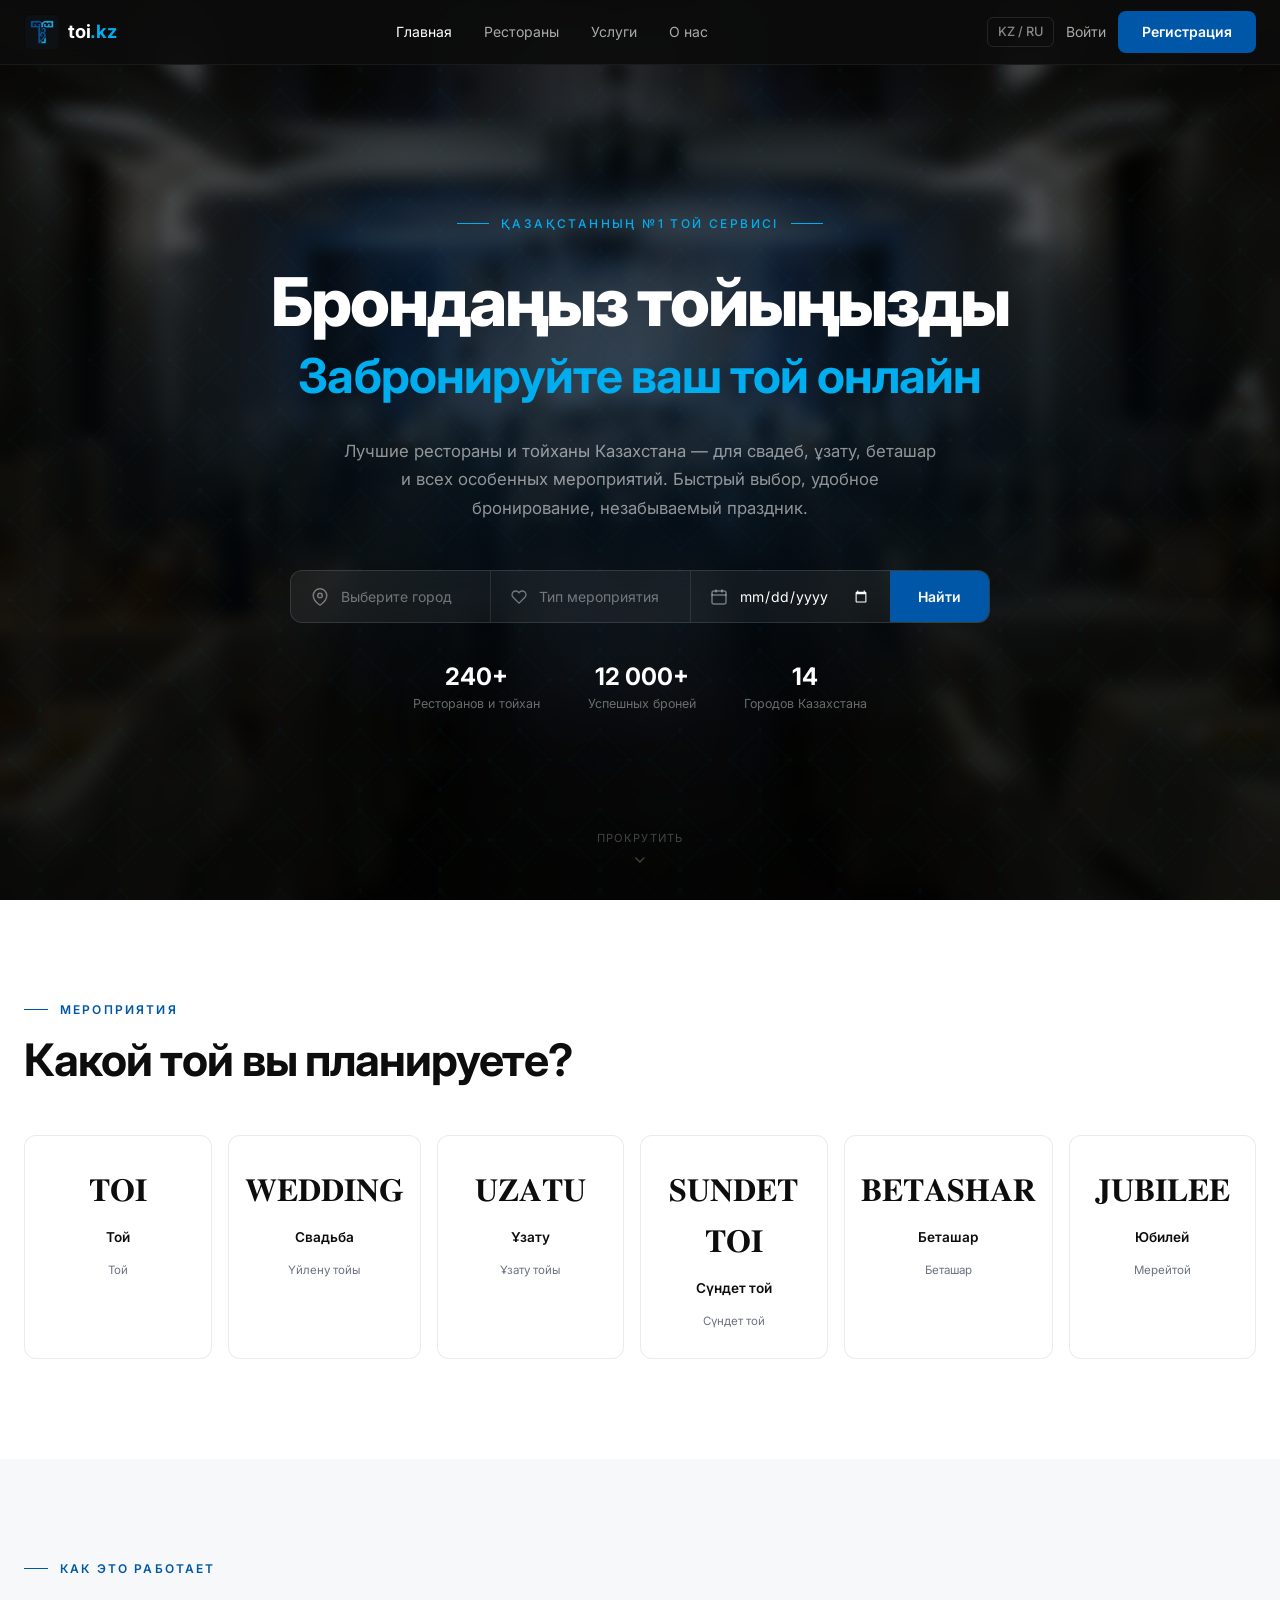
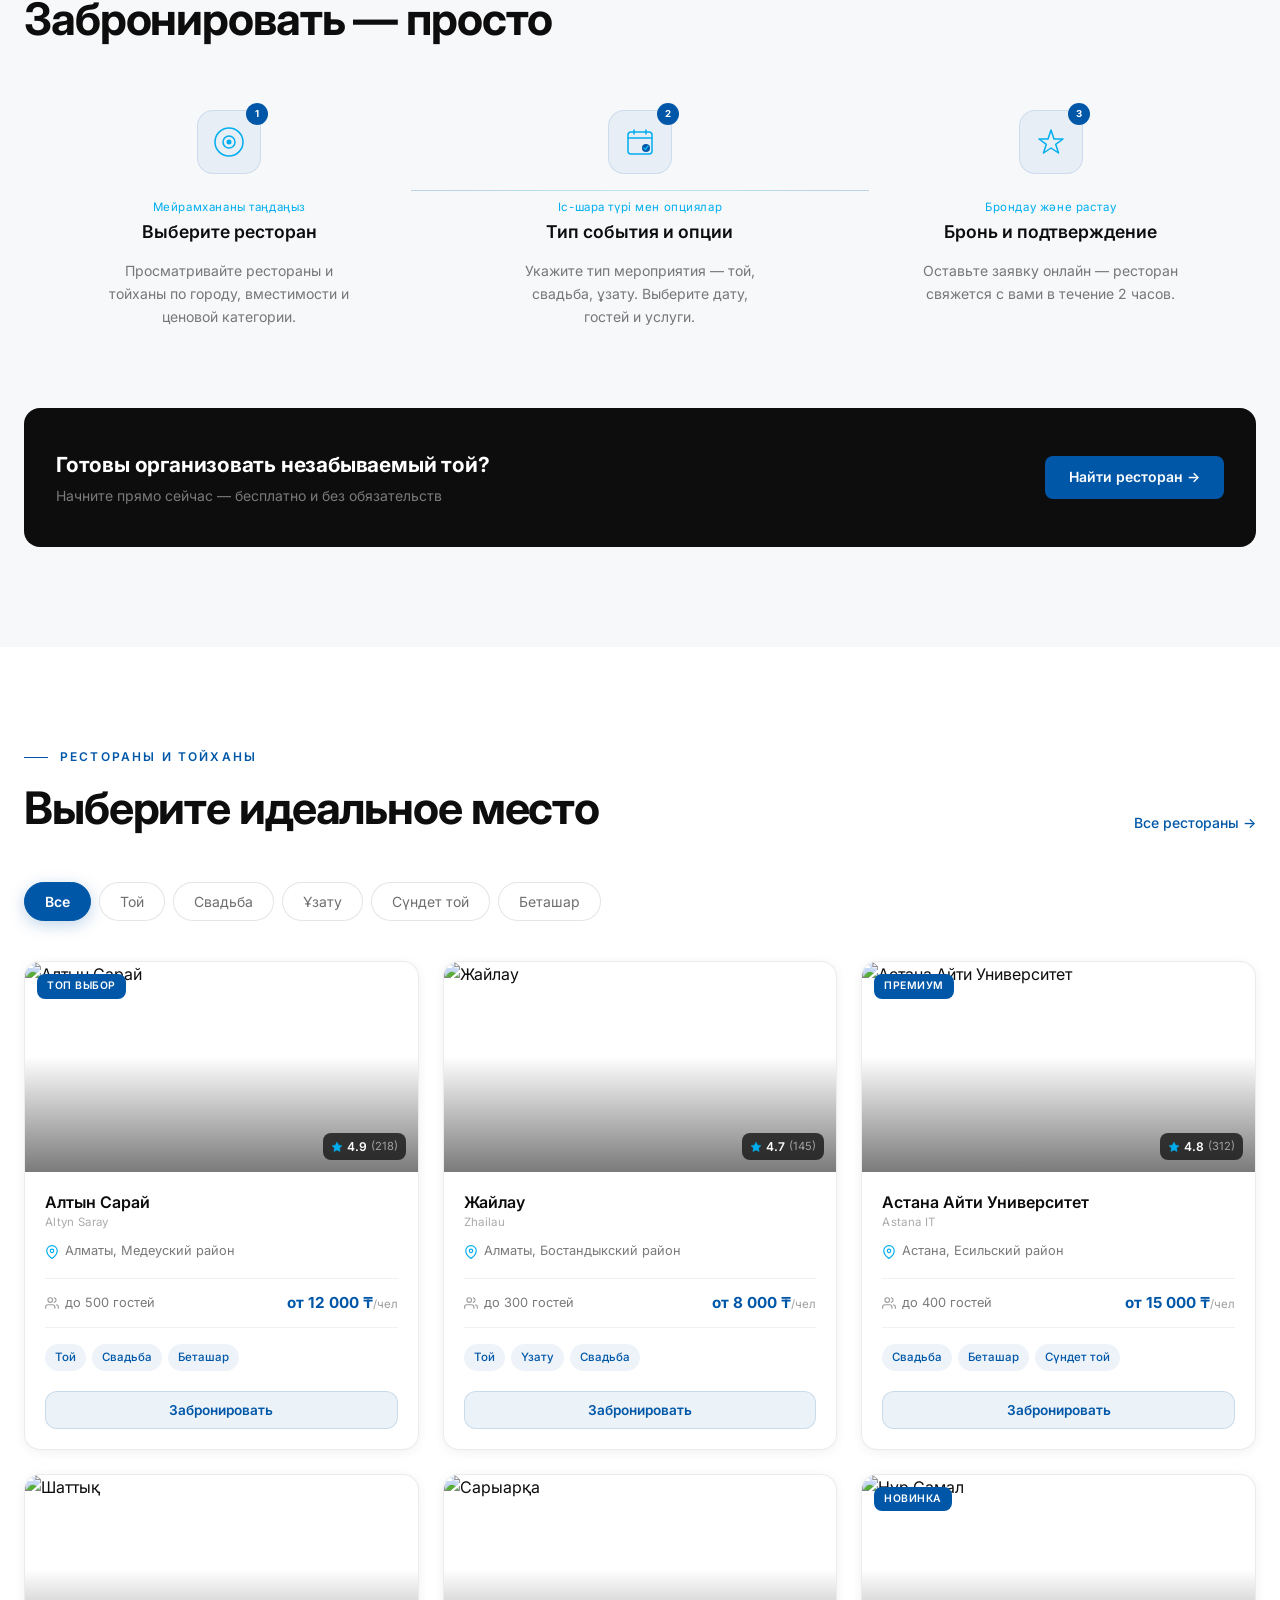
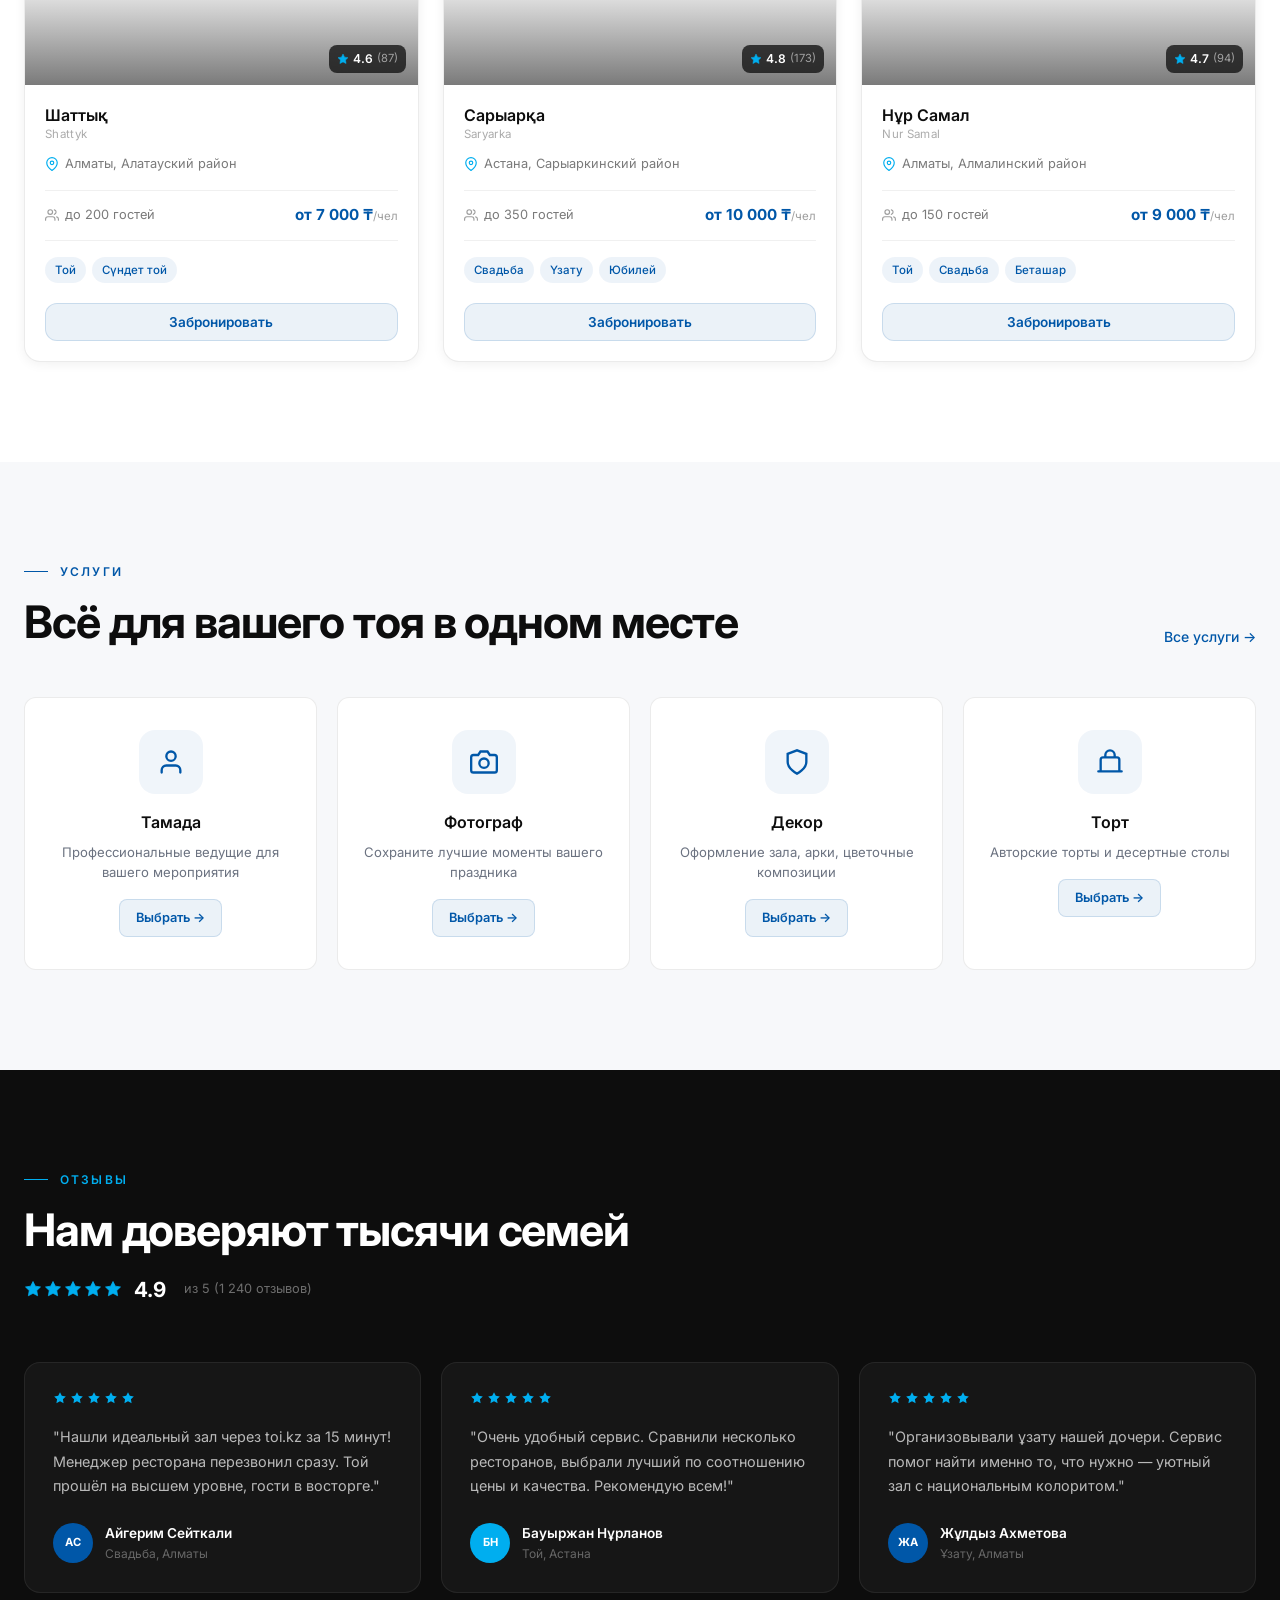
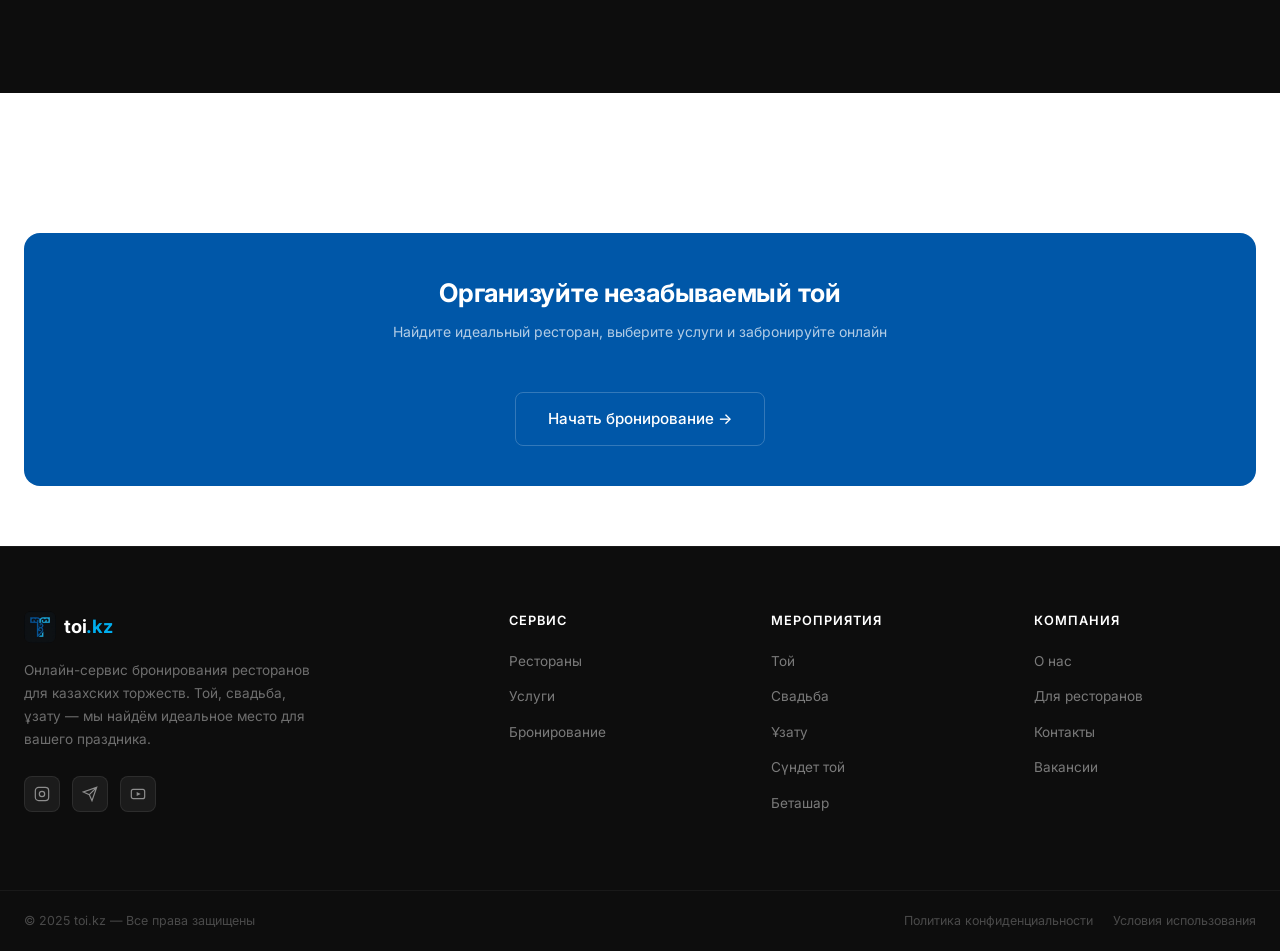
==== commit 60e4e03e: "Fix single page navigation and auth modal" ====
--- a/index.html
+++ b/index.html
@@ -16,27 +16,27 @@
   <!-- НАВБАР -->
   <nav class="navbar">
     <div class="navbar-inner">
-      <a href="index.html" class="navbar-logo">
+      <a href="#home" class="navbar-logo">
         <div class="navbar-logo-icon"><img src="img/logo.png" alt="toi.kz"></div>
         <span class="navbar-logo-text">toi<span>.kz</span></span>
       </a>
-      <div class="navbar-links"><a href="index.html" class="active">Главная</a><a href="restaurants.html">Рестораны</a><a href="services.html">Услуги</a><a href="about.html">О нас</a></div>
+      <div class="navbar-links"><a href="#home" class="active">Главная</a><a href="#restaurants">Рестораны</a><a href="#services">Услуги</a><a href="#about">О нас</a></div>
       <div class="navbar-actions">
   <span class="navbar-lang">KZ / RU</span>
-  <a href="login.html" class="btn-login" style="color:rgba(255,255,255,0.65);">Войти</a>
-  <a href="register.html" class="btn-primary">Регистрация</a>
+  <a href="#login" class="btn-login" style="color:rgba(255,255,255,0.65);">Войти</a>
+  <a href="#register" class="btn-primary">Регистрация</a>
 </div>
 
       <button class="burger" aria-label="Меню"><span></span><span></span><span></span></button>
     </div>
   </nav>
   <div class="mobile-menu">
-    <a href="index.html">Главная</a><a href="restaurants.html">Рестораны</a><a href="services.html">Услуги</a><a href="about.html">О нас</a>
-    <a href="booking.html" class="btn-primary" style="text-align:center;margin-top:8px;">Забронировать</a>
+    <a href="#home">Главная</a><a href="#restaurants">Рестораны</a><a href="#services">Услуги</a><a href="#about">О нас</a>
+    <a href="#register" class="btn-primary" style="text-align:center;margin-top:8px;">Забронировать</a>
   </div>
 
   <!-- HERO СЕКЦИЯ -->
-  <section class="hero">
+  <section class="hero" id="home">
     <svg class="hero-pattern" xmlns="http://www.w3.org/2000/svg">
       <defs>
         <pattern id="kazakh-geo" x="0" y="0" width="80" height="80" patternUnits="userSpaceOnUse">
@@ -98,7 +98,7 @@
   </section>
 
   <!-- ТИПЫ МЕРОПРИЯТИЙ -->
-  <section class="section section-white">
+  <section class="section section-white" id="events">
     <div class="container">
       <div class="section-header animate-on-scroll">
         <div class="section-eyebrow"><div class="section-eyebrow-line"></div><span class="section-eyebrow-text">Мероприятия</span></div>
@@ -154,13 +154,13 @@
   </section>
 
   <!-- ПОПУЛЯРНЫЕ РЕСТОРАНЫ -->
-  <section class="section section-white">
+  <section class="section section-white" id="restaurants">
     <div class="container">
       <div class="section-header animate-on-scroll">
         <div class="section-eyebrow"><div class="section-eyebrow-line"></div><span class="section-eyebrow-text">Рестораны и тойханы</span></div>
         <div class="section-header-row">
           <h2 class="section-title">Выберите идеальное место</h2>
-          <a href="restaurants.html" class="section-link">Все рестораны →</a>
+          <a href="#restaurants" class="section-link">Все рестораны →</a>
         </div>
       </div>
       <div class="pills" id="home-pills">
@@ -176,13 +176,13 @@
   </section>
 
   <!-- УСЛУГИ -->
-  <section class="section section-light">
+  <section class="section section-light" id="services">
     <div class="container">
       <div class="section-header animate-on-scroll">
         <div class="section-eyebrow"><div class="section-eyebrow-line"></div><span class="section-eyebrow-text">Услуги</span></div>
         <div class="section-header-row">
           <h2 class="section-title">Всё для вашего тоя в одном месте</h2>
-          <a href="services.html" class="section-link">Все услуги →</a>
+          <a href="#services" class="section-link">Все услуги →</a>
         </div>
       </div>
       <div class="services-home-grid">
@@ -211,7 +211,7 @@
   </section>
 
   <!-- ОТЗЫВЫ -->
-  <section class="section section-dark">
+  <section class="section section-dark" id="about">
     <div class="container">
       <div class="testimonial-header-row">
         <div class="animate-on-scroll">
@@ -311,7 +311,6 @@
         grid.innerHTML = filtered.map(r => renderRestaurantCard(r)).join('');
         setTimeout(() => initScrollAnimations(), 100);
       }
-     <link rel="stylesheet" href="css/auth.css">
       renderHomeRestaurants('all');
       document.querySelectorAll('#home-pills .pill').forEach(pill => {
         pill.addEventListener('click', () => {
@@ -322,6 +321,57 @@
       });
     });
   </script>
+  <div class="modal-overlay auth-modal-overlay" id="auth-modal" aria-hidden="true">
+    <div class="modal auth-modal" role="dialog" aria-modal="true" aria-labelledby="auth-modal-title">
+      <button class="auth-modal-close" type="button" aria-label="Закрыть" onclick="closeAuthModal()">x</button>
+
+      <div class="auth-panel" id="login-panel">
+        <div class="auth-header">
+          <div class="auth-logo"><img src="img/logo.png" alt="toi.kz"></div>
+          <h2 class="auth-title" id="auth-modal-title">Войти</h2>
+          <p class="auth-subtitle">Введите email и пароль, чтобы продолжить</p>
+        </div>
+        <div class="auth-error" id="auth-error" style="display:none;"></div>
+        <form class="auth-form" onsubmit="handleLogin(event)">
+          <label class="form-label" for="login-email">Email</label>
+          <input class="form-input" id="login-email" type="email" autocomplete="email" placeholder="name@example.com" required>
+          <label class="form-label" for="login-password">Пароль</label>
+          <div class="password-field">
+            <input class="form-input" id="login-password" type="password" autocomplete="current-password" placeholder="Ваш пароль" required>
+            <button class="password-toggle" type="button" onclick="togglePassword('login-password', this)">Показать</button>
+          </div>
+          <button class="btn-primary auth-btn" id="login-btn" type="submit"><span id="login-btn-text">Войти</span><span id="login-btn-loading" style="display:none;">Входим...</span></button>
+        </form>
+        <div class="auth-footer"><p>Нет аккаунта? <a href="#register" onclick="openAuthModal('register')">Зарегистрироваться</a></p></div>
+      </div>
+
+      <div class="auth-panel" id="register-panel" style="display:none;">
+        <div class="auth-header">
+          <div class="auth-logo"><img src="img/logo.png" alt="toi.kz"></div>
+          <h2 class="auth-title">Регистрация</h2>
+          <p class="auth-subtitle">Создайте аккаунт для бронирования</p>
+        </div>
+        <div class="auth-error" style="display:none;"></div>
+        <form class="auth-form" onsubmit="handleRegister(event)">
+          <label class="form-label" for="reg-name">Имя</label>
+          <input class="form-input" id="reg-name" type="text" autocomplete="name" placeholder="Ваше имя" required>
+          <label class="form-label" for="reg-email">Email</label>
+          <input class="form-input" id="reg-email" type="email" autocomplete="email" placeholder="name@example.com" required>
+          <label class="form-label" for="reg-phone">Телефон</label>
+          <input class="form-input" id="reg-phone" type="tel" autocomplete="tel" placeholder="+7 777 000 00 00">
+          <label class="form-label" for="reg-password">Пароль</label>
+          <div class="password-field">
+            <input class="form-input" id="reg-password" type="password" autocomplete="new-password" placeholder="Минимум 6 символов" required>
+            <button class="password-toggle" type="button" onclick="togglePassword('reg-password', this)">Показать</button>
+          </div>
+          <label class="form-label" for="reg-password2">Повторите пароль</label>
+          <input class="form-input" id="reg-password2" type="password" autocomplete="new-password" placeholder="Повторите пароль" required>
+          <button class="btn-primary auth-btn" id="reg-btn" type="submit"><span id="reg-btn-text">Зарегистрироваться</span><span id="reg-btn-loading" style="display:none;">Создаём...</span></button>
+        </form>
+        <div class="auth-footer"><p>Уже есть аккаунт? <a href="#login" onclick="openAuthModal('login')">Войти</a></p></div>
+      </div>
+    </div>
+  </div>
 <script src="js/auth.js"></script>
 
-</body></html>+</body></html>
--- a/css/auth.css
+++ b/css/auth.css
@@ -236,4 +236,47 @@
   .auth-title {
     font-size: 1.3rem;
   }
-}+}
+
+.auth-modal-overlay {
+  z-index: 3000;
+}
+
+.auth-modal {
+  position: relative;
+  max-width: 460px;
+  max-height: calc(100vh - 32px);
+  overflow-y: auto;
+  text-align: left;
+  background: rgba(13,13,13,0.98);
+  border: 1px solid rgba(255,255,255,0.1);
+  box-shadow: 0 24px 80px rgba(0,0,0,0.35);
+  padding: 32px;
+}
+
+.auth-modal-close {
+  position: absolute;
+  top: 14px;
+  right: 14px;
+  width: 32px;
+  height: 32px;
+  border-radius: 50%;
+  border: 1px solid rgba(255,255,255,0.1);
+  background: rgba(255,255,255,0.06);
+  color: rgba(255,255,255,0.7);
+  cursor: pointer;
+}
+
+.auth-modal-close:hover {
+  color: var(--white);
+  background: rgba(255,255,255,0.1);
+}
+
+.auth-panel .form-label {
+  display: block;
+  margin: 14px 0 6px;
+}
+
+.auth-panel .auth-footer a {
+  cursor: pointer;
+}
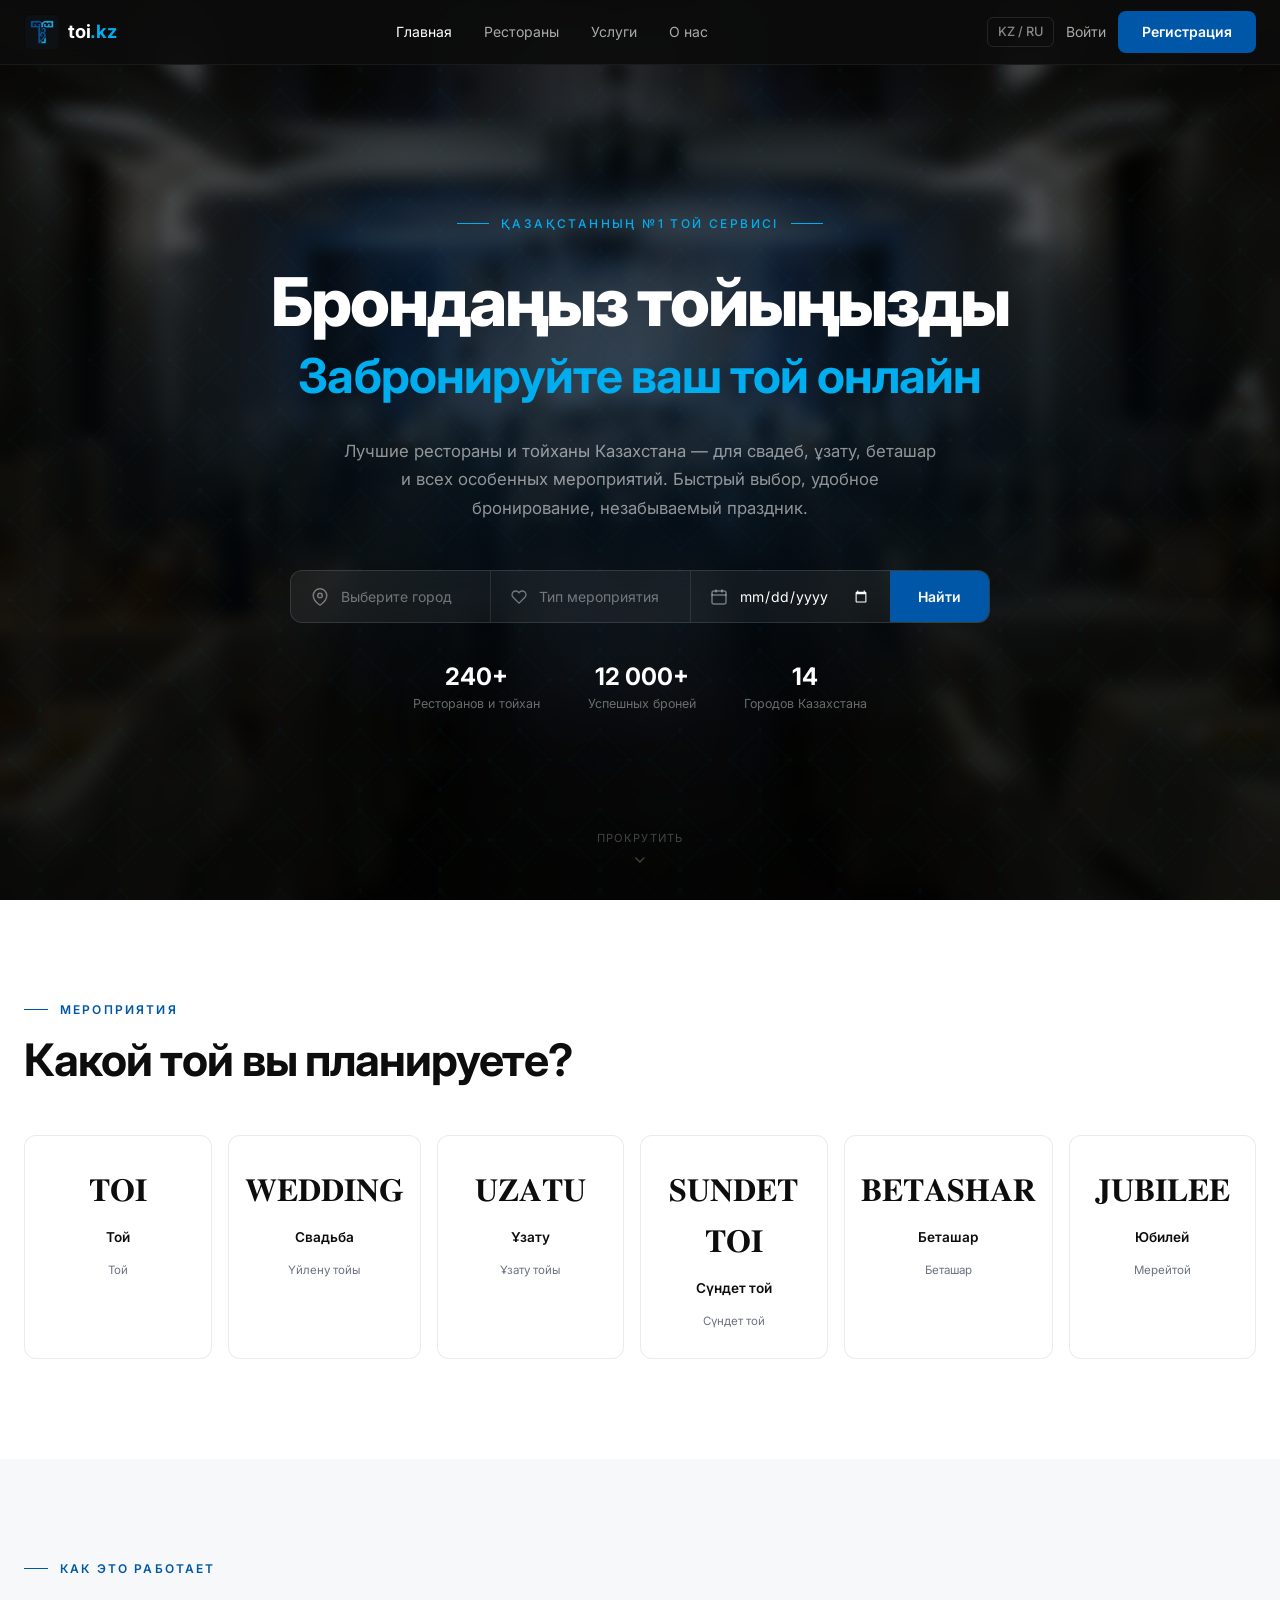
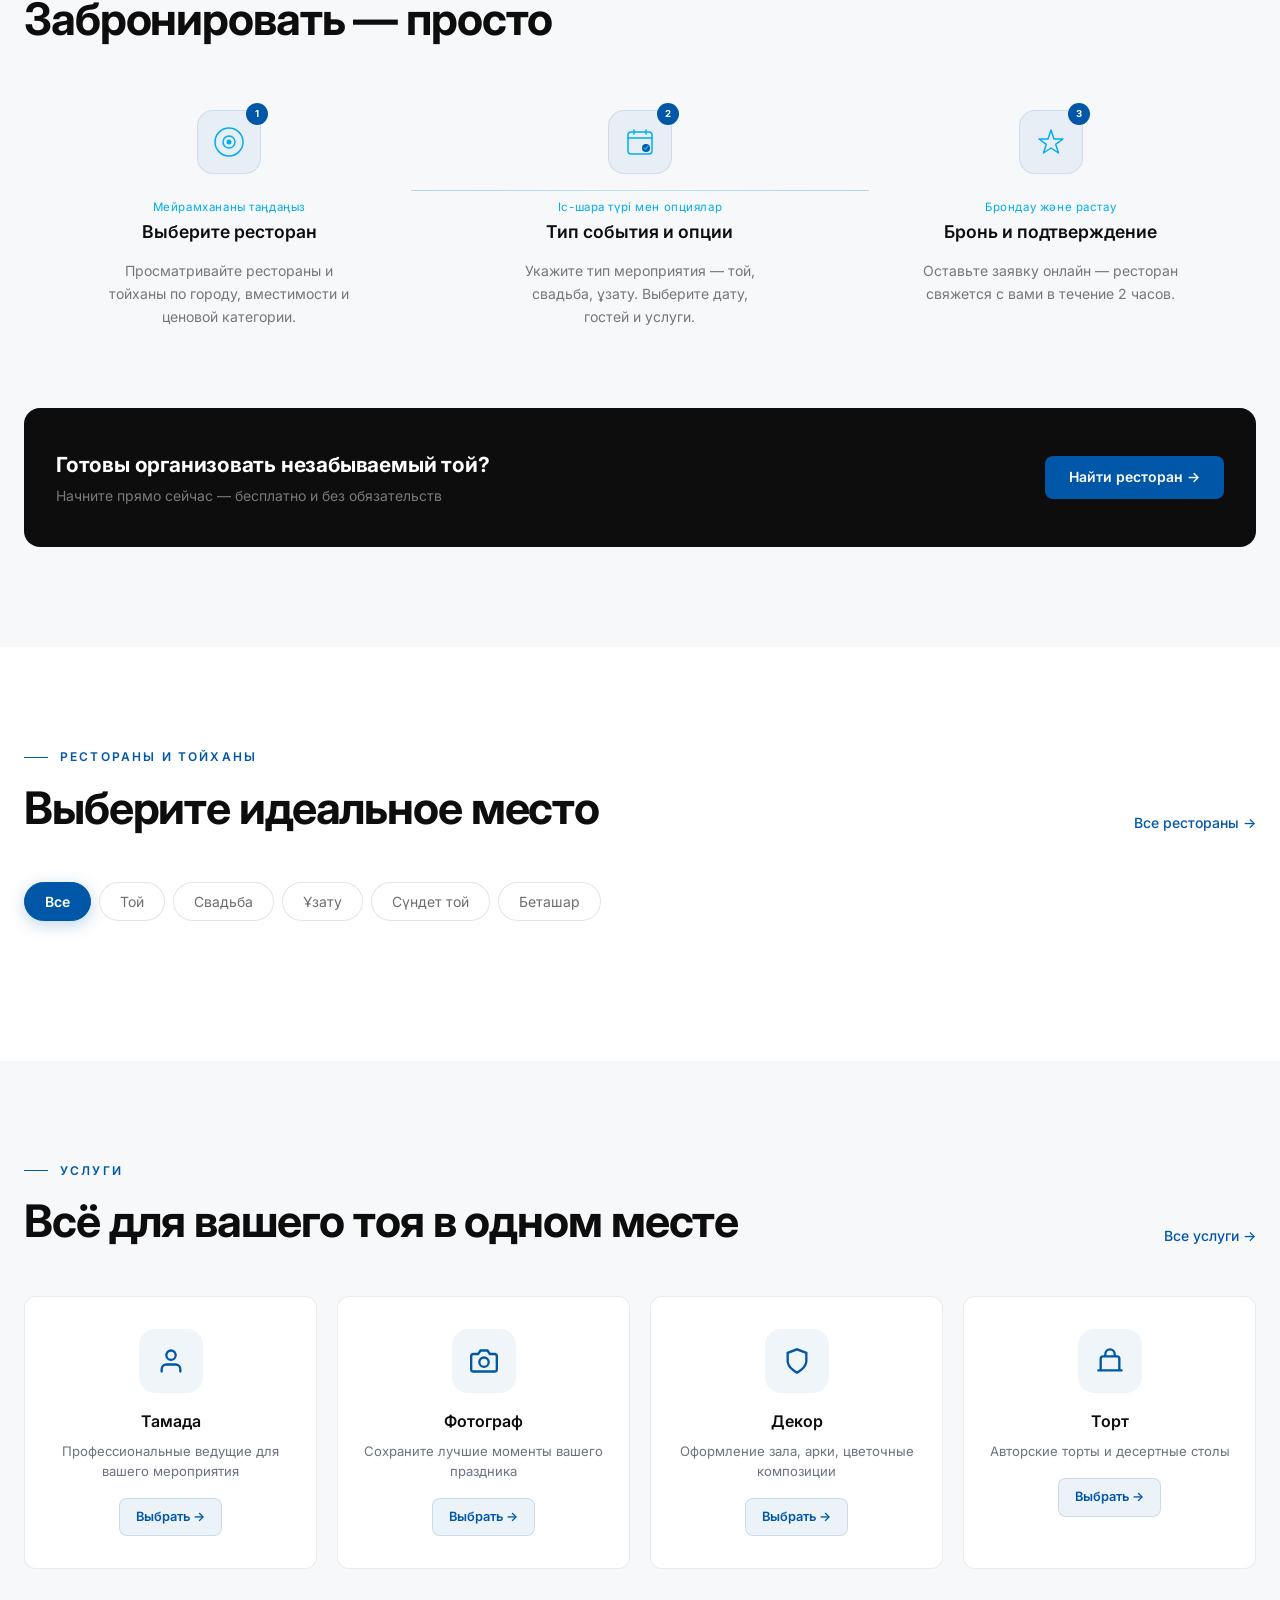
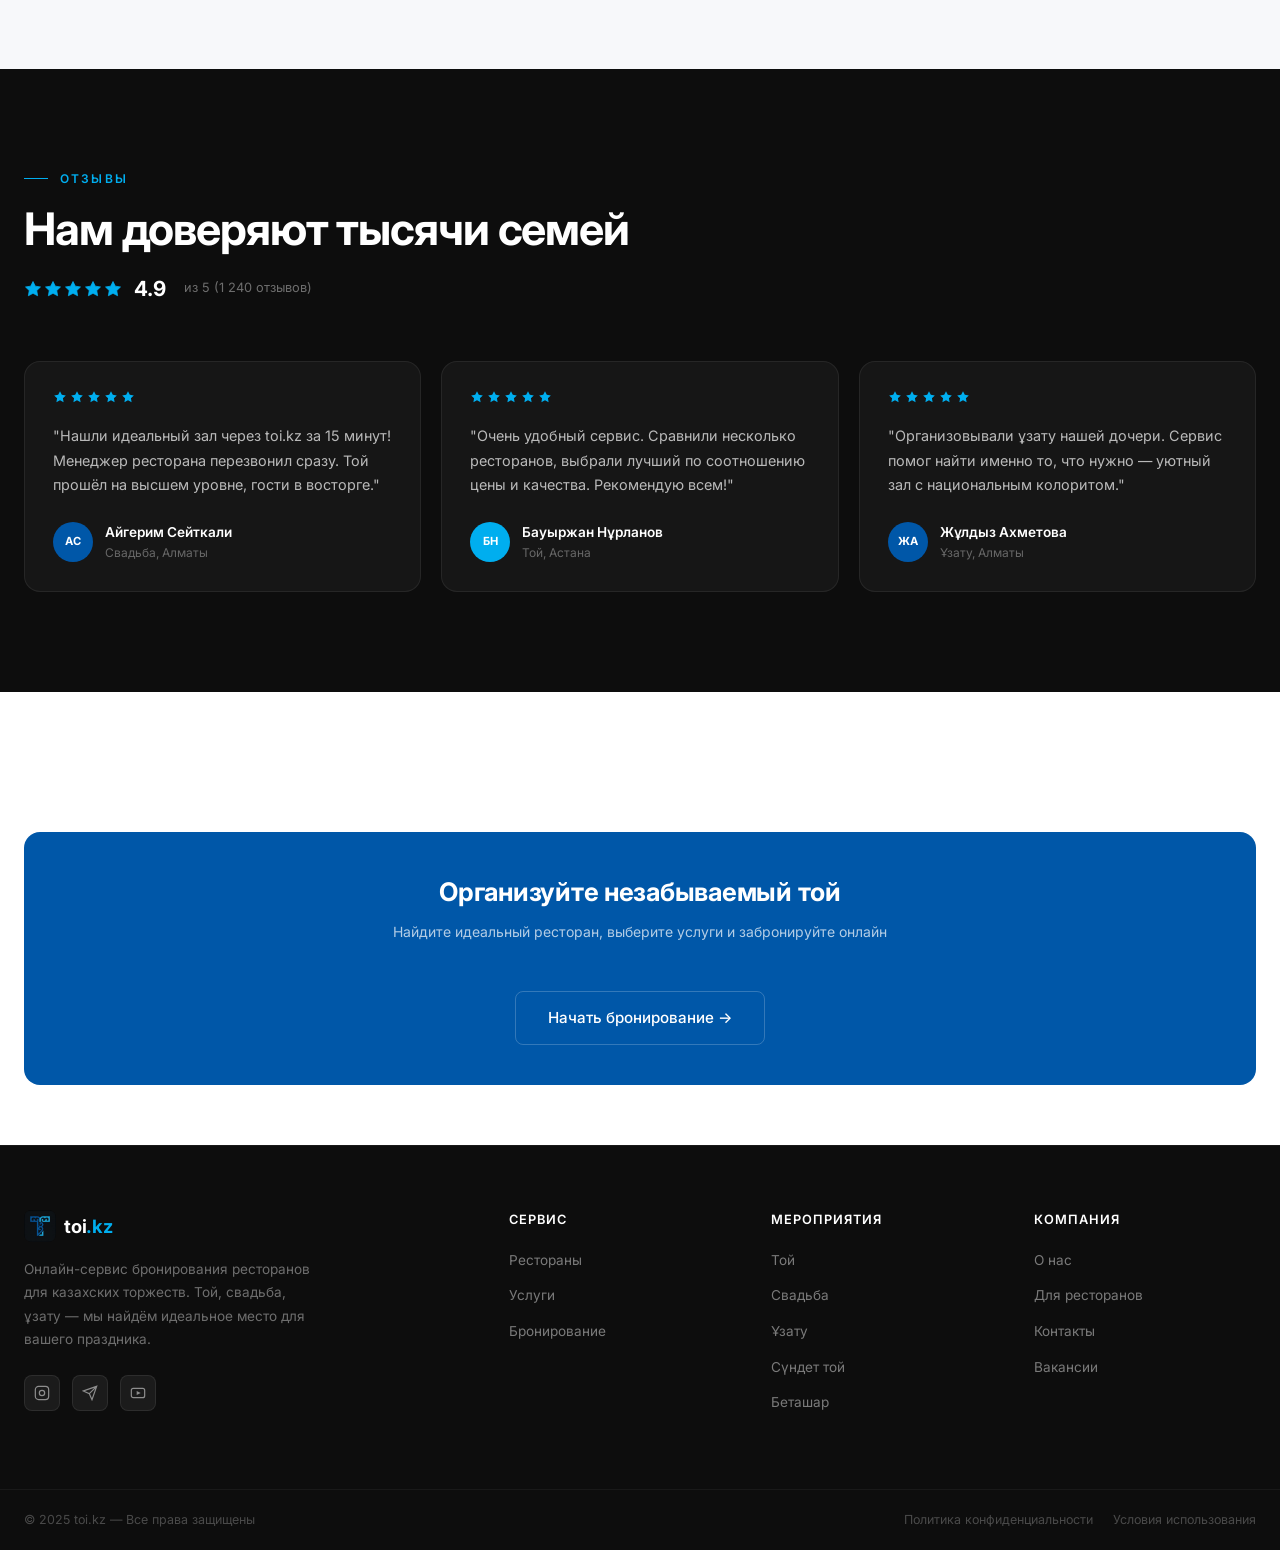
==== commit aa8f82ae: "Revert "Fix single page navigation and auth modal" This reverts commit 60e4e03e482aa6acdabf8528d073b" ====
--- a/index.html
+++ b/index.html
@@ -16,27 +16,27 @@
   <!-- НАВБАР -->
   <nav class="navbar">
     <div class="navbar-inner">
-      <a href="#home" class="navbar-logo">
+      <a href="index.html" class="navbar-logo">
         <div class="navbar-logo-icon"><img src="img/logo.png" alt="toi.kz"></div>
         <span class="navbar-logo-text">toi<span>.kz</span></span>
       </a>
-      <div class="navbar-links"><a href="#home" class="active">Главная</a><a href="#restaurants">Рестораны</a><a href="#services">Услуги</a><a href="#about">О нас</a></div>
+      <div class="navbar-links"><a href="index.html" class="active">Главная</a><a href="restaurants.html">Рестораны</a><a href="services.html">Услуги</a><a href="about.html">О нас</a></div>
       <div class="navbar-actions">
   <span class="navbar-lang">KZ / RU</span>
-  <a href="#login" class="btn-login" style="color:rgba(255,255,255,0.65);">Войти</a>
-  <a href="#register" class="btn-primary">Регистрация</a>
+  <a href="login.html" class="btn-login" style="color:rgba(255,255,255,0.65);">Войти</a>
+  <a href="register.html" class="btn-primary">Регистрация</a>
 </div>
 
       <button class="burger" aria-label="Меню"><span></span><span></span><span></span></button>
     </div>
   </nav>
   <div class="mobile-menu">
-    <a href="#home">Главная</a><a href="#restaurants">Рестораны</a><a href="#services">Услуги</a><a href="#about">О нас</a>
-    <a href="#register" class="btn-primary" style="text-align:center;margin-top:8px;">Забронировать</a>
+    <a href="index.html">Главная</a><a href="restaurants.html">Рестораны</a><a href="services.html">Услуги</a><a href="about.html">О нас</a>
+    <a href="booking.html" class="btn-primary" style="text-align:center;margin-top:8px;">Забронировать</a>
   </div>
 
   <!-- HERO СЕКЦИЯ -->
-  <section class="hero" id="home">
+  <section class="hero">
     <svg class="hero-pattern" xmlns="http://www.w3.org/2000/svg">
       <defs>
         <pattern id="kazakh-geo" x="0" y="0" width="80" height="80" patternUnits="userSpaceOnUse">
@@ -98,7 +98,7 @@
   </section>
 
   <!-- ТИПЫ МЕРОПРИЯТИЙ -->
-  <section class="section section-white" id="events">
+  <section class="section section-white">
     <div class="container">
       <div class="section-header animate-on-scroll">
         <div class="section-eyebrow"><div class="section-eyebrow-line"></div><span class="section-eyebrow-text">Мероприятия</span></div>
@@ -154,13 +154,13 @@
   </section>
 
   <!-- ПОПУЛЯРНЫЕ РЕСТОРАНЫ -->
-  <section class="section section-white" id="restaurants">
+  <section class="section section-white">
     <div class="container">
       <div class="section-header animate-on-scroll">
         <div class="section-eyebrow"><div class="section-eyebrow-line"></div><span class="section-eyebrow-text">Рестораны и тойханы</span></div>
         <div class="section-header-row">
           <h2 class="section-title">Выберите идеальное место</h2>
-          <a href="#restaurants" class="section-link">Все рестораны →</a>
+          <a href="restaurants.html" class="section-link">Все рестораны →</a>
         </div>
       </div>
       <div class="pills" id="home-pills">
@@ -176,13 +176,13 @@
   </section>
 
   <!-- УСЛУГИ -->
-  <section class="section section-light" id="services">
+  <section class="section section-light">
     <div class="container">
       <div class="section-header animate-on-scroll">
         <div class="section-eyebrow"><div class="section-eyebrow-line"></div><span class="section-eyebrow-text">Услуги</span></div>
         <div class="section-header-row">
           <h2 class="section-title">Всё для вашего тоя в одном месте</h2>
-          <a href="#services" class="section-link">Все услуги →</a>
+          <a href="services.html" class="section-link">Все услуги →</a>
         </div>
       </div>
       <div class="services-home-grid">
@@ -211,7 +211,7 @@
   </section>
 
   <!-- ОТЗЫВЫ -->
-  <section class="section section-dark" id="about">
+  <section class="section section-dark">
     <div class="container">
       <div class="testimonial-header-row">
         <div class="animate-on-scroll">
@@ -311,6 +311,7 @@
         grid.innerHTML = filtered.map(r => renderRestaurantCard(r)).join('');
         setTimeout(() => initScrollAnimations(), 100);
       }
+     <link rel="stylesheet" href="css/auth.css">
       renderHomeRestaurants('all');
       document.querySelectorAll('#home-pills .pill').forEach(pill => {
         pill.addEventListener('click', () => {
@@ -321,57 +322,6 @@
       });
     });
   </script>
-  <div class="modal-overlay auth-modal-overlay" id="auth-modal" aria-hidden="true">
-    <div class="modal auth-modal" role="dialog" aria-modal="true" aria-labelledby="auth-modal-title">
-      <button class="auth-modal-close" type="button" aria-label="Закрыть" onclick="closeAuthModal()">x</button>
-
-      <div class="auth-panel" id="login-panel">
-        <div class="auth-header">
-          <div class="auth-logo"><img src="img/logo.png" alt="toi.kz"></div>
-          <h2 class="auth-title" id="auth-modal-title">Войти</h2>
-          <p class="auth-subtitle">Введите email и пароль, чтобы продолжить</p>
-        </div>
-        <div class="auth-error" id="auth-error" style="display:none;"></div>
-        <form class="auth-form" onsubmit="handleLogin(event)">
-          <label class="form-label" for="login-email">Email</label>
-          <input class="form-input" id="login-email" type="email" autocomplete="email" placeholder="name@example.com" required>
-          <label class="form-label" for="login-password">Пароль</label>
-          <div class="password-field">
-            <input class="form-input" id="login-password" type="password" autocomplete="current-password" placeholder="Ваш пароль" required>
-            <button class="password-toggle" type="button" onclick="togglePassword('login-password', this)">Показать</button>
-          </div>
-          <button class="btn-primary auth-btn" id="login-btn" type="submit"><span id="login-btn-text">Войти</span><span id="login-btn-loading" style="display:none;">Входим...</span></button>
-        </form>
-        <div class="auth-footer"><p>Нет аккаунта? <a href="#register" onclick="openAuthModal('register')">Зарегистрироваться</a></p></div>
-      </div>
-
-      <div class="auth-panel" id="register-panel" style="display:none;">
-        <div class="auth-header">
-          <div class="auth-logo"><img src="img/logo.png" alt="toi.kz"></div>
-          <h2 class="auth-title">Регистрация</h2>
-          <p class="auth-subtitle">Создайте аккаунт для бронирования</p>
-        </div>
-        <div class="auth-error" style="display:none;"></div>
-        <form class="auth-form" onsubmit="handleRegister(event)">
-          <label class="form-label" for="reg-name">Имя</label>
-          <input class="form-input" id="reg-name" type="text" autocomplete="name" placeholder="Ваше имя" required>
-          <label class="form-label" for="reg-email">Email</label>
-          <input class="form-input" id="reg-email" type="email" autocomplete="email" placeholder="name@example.com" required>
-          <label class="form-label" for="reg-phone">Телефон</label>
-          <input class="form-input" id="reg-phone" type="tel" autocomplete="tel" placeholder="+7 777 000 00 00">
-          <label class="form-label" for="reg-password">Пароль</label>
-          <div class="password-field">
-            <input class="form-input" id="reg-password" type="password" autocomplete="new-password" placeholder="Минимум 6 символов" required>
-            <button class="password-toggle" type="button" onclick="togglePassword('reg-password', this)">Показать</button>
-          </div>
-          <label class="form-label" for="reg-password2">Повторите пароль</label>
-          <input class="form-input" id="reg-password2" type="password" autocomplete="new-password" placeholder="Повторите пароль" required>
-          <button class="btn-primary auth-btn" id="reg-btn" type="submit"><span id="reg-btn-text">Зарегистрироваться</span><span id="reg-btn-loading" style="display:none;">Создаём...</span></button>
-        </form>
-        <div class="auth-footer"><p>Уже есть аккаунт? <a href="#login" onclick="openAuthModal('login')">Войти</a></p></div>
-      </div>
-    </div>
-  </div>
 <script src="js/auth.js"></script>
 
-</body></html>
+</body></html>
--- a/css/auth.css
+++ b/css/auth.css
@@ -236,47 +236,4 @@
   .auth-title {
     font-size: 1.3rem;
   }
-}
-
-.auth-modal-overlay {
-  z-index: 3000;
-}
-
-.auth-modal {
-  position: relative;
-  max-width: 460px;
-  max-height: calc(100vh - 32px);
-  overflow-y: auto;
-  text-align: left;
-  background: rgba(13,13,13,0.98);
-  border: 1px solid rgba(255,255,255,0.1);
-  box-shadow: 0 24px 80px rgba(0,0,0,0.35);
-  padding: 32px;
-}
-
-.auth-modal-close {
-  position: absolute;
-  top: 14px;
-  right: 14px;
-  width: 32px;
-  height: 32px;
-  border-radius: 50%;
-  border: 1px solid rgba(255,255,255,0.1);
-  background: rgba(255,255,255,0.06);
-  color: rgba(255,255,255,0.7);
-  cursor: pointer;
-}
-
-.auth-modal-close:hover {
-  color: var(--white);
-  background: rgba(255,255,255,0.1);
-}
-
-.auth-panel .form-label {
-  display: block;
-  margin: 14px 0 6px;
-}
-
-.auth-panel .auth-footer a {
-  cursor: pointer;
-}
+}
--- a/css/auth.css
+++ b/css/auth.css
@@ -236,47 +236,4 @@
   .auth-title {
     font-size: 1.3rem;
   }
-}
-
-.auth-modal-overlay {
-  z-index: 3000;
-}
-
-.auth-modal {
-  position: relative;
-  max-width: 460px;
-  max-height: calc(100vh - 32px);
-  overflow-y: auto;
-  text-align: left;
-  background: rgba(13,13,13,0.98);
-  border: 1px solid rgba(255,255,255,0.1);
-  box-shadow: 0 24px 80px rgba(0,0,0,0.35);
-  padding: 32px;
-}
-
-.auth-modal-close {
-  position: absolute;
-  top: 14px;
-  right: 14px;
-  width: 32px;
-  height: 32px;
-  border-radius: 50%;
-  border: 1px solid rgba(255,255,255,0.1);
-  background: rgba(255,255,255,0.06);
-  color: rgba(255,255,255,0.7);
-  cursor: pointer;
-}
-
-.auth-modal-close:hover {
-  color: var(--white);
-  background: rgba(255,255,255,0.1);
-}
-
-.auth-panel .form-label {
-  display: block;
-  margin: 14px 0 6px;
-}
-
-.auth-panel .auth-footer a {
-  cursor: pointer;
-}
+}
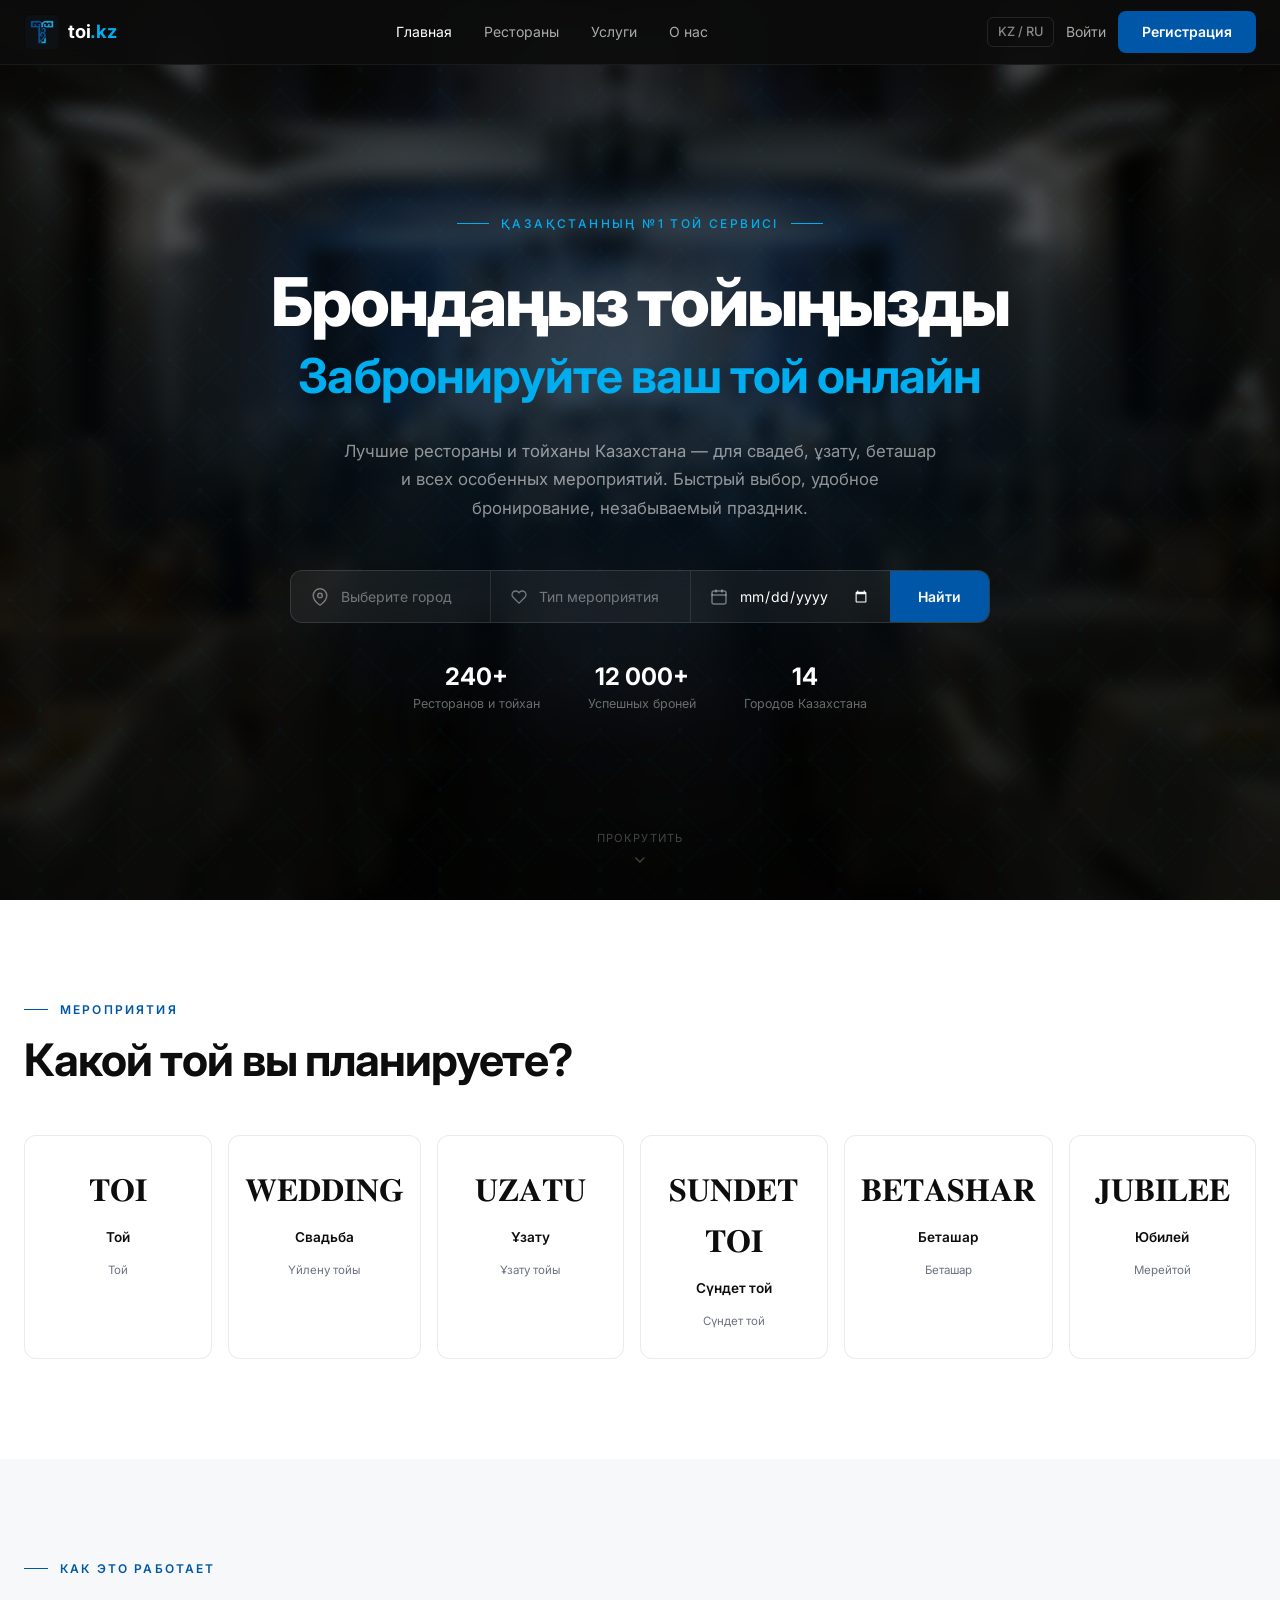
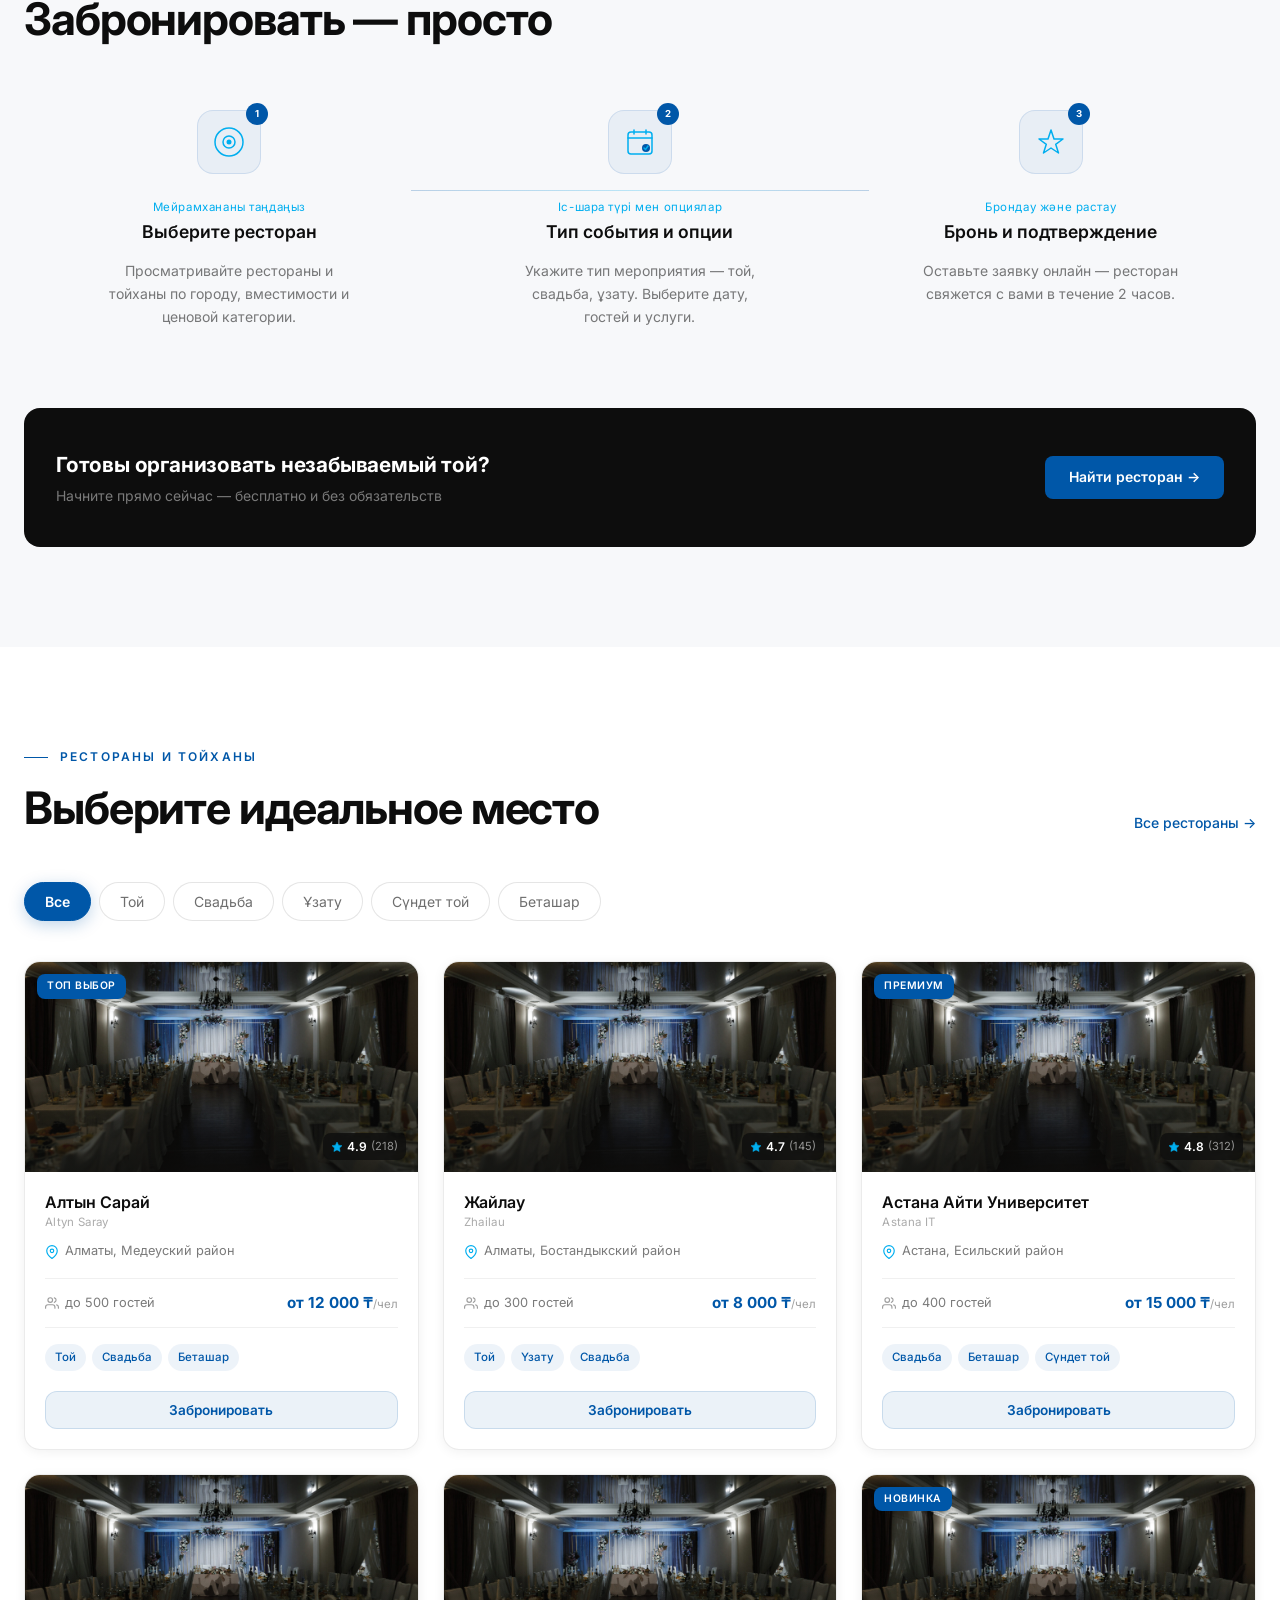
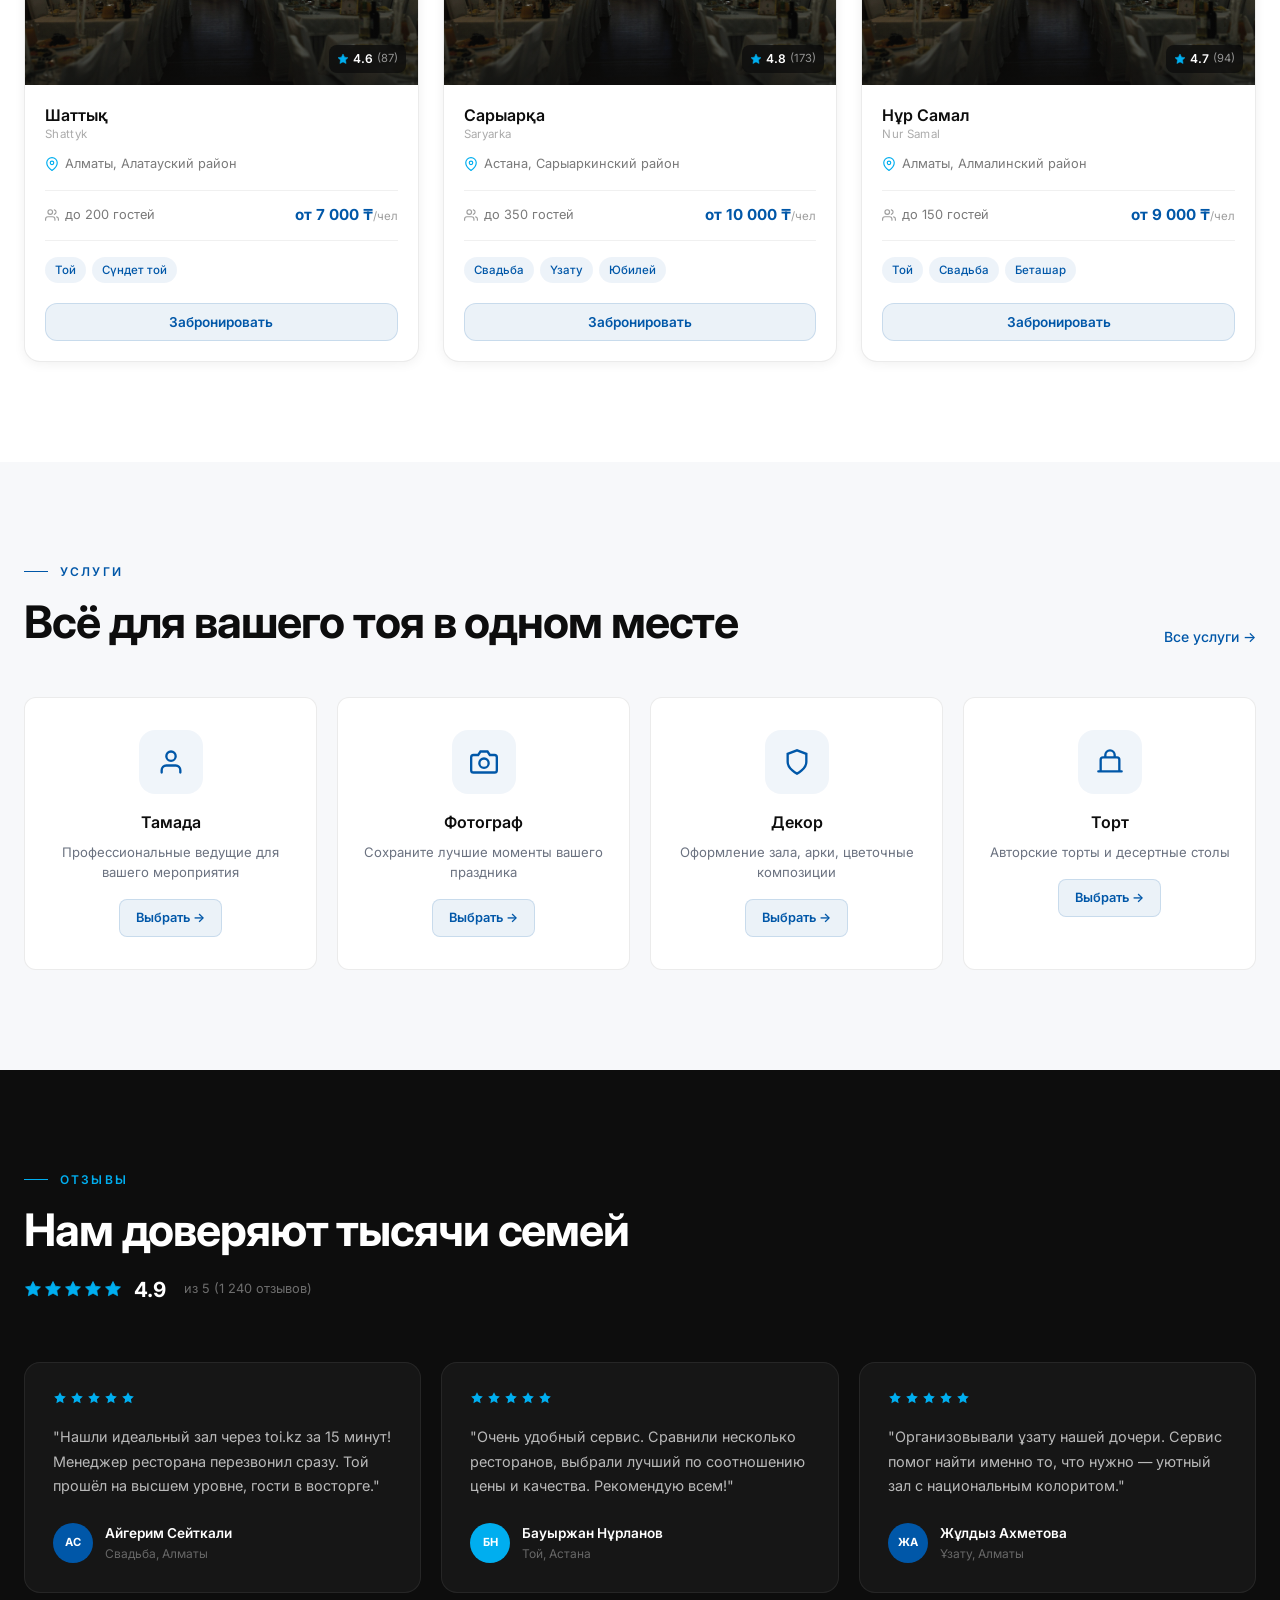
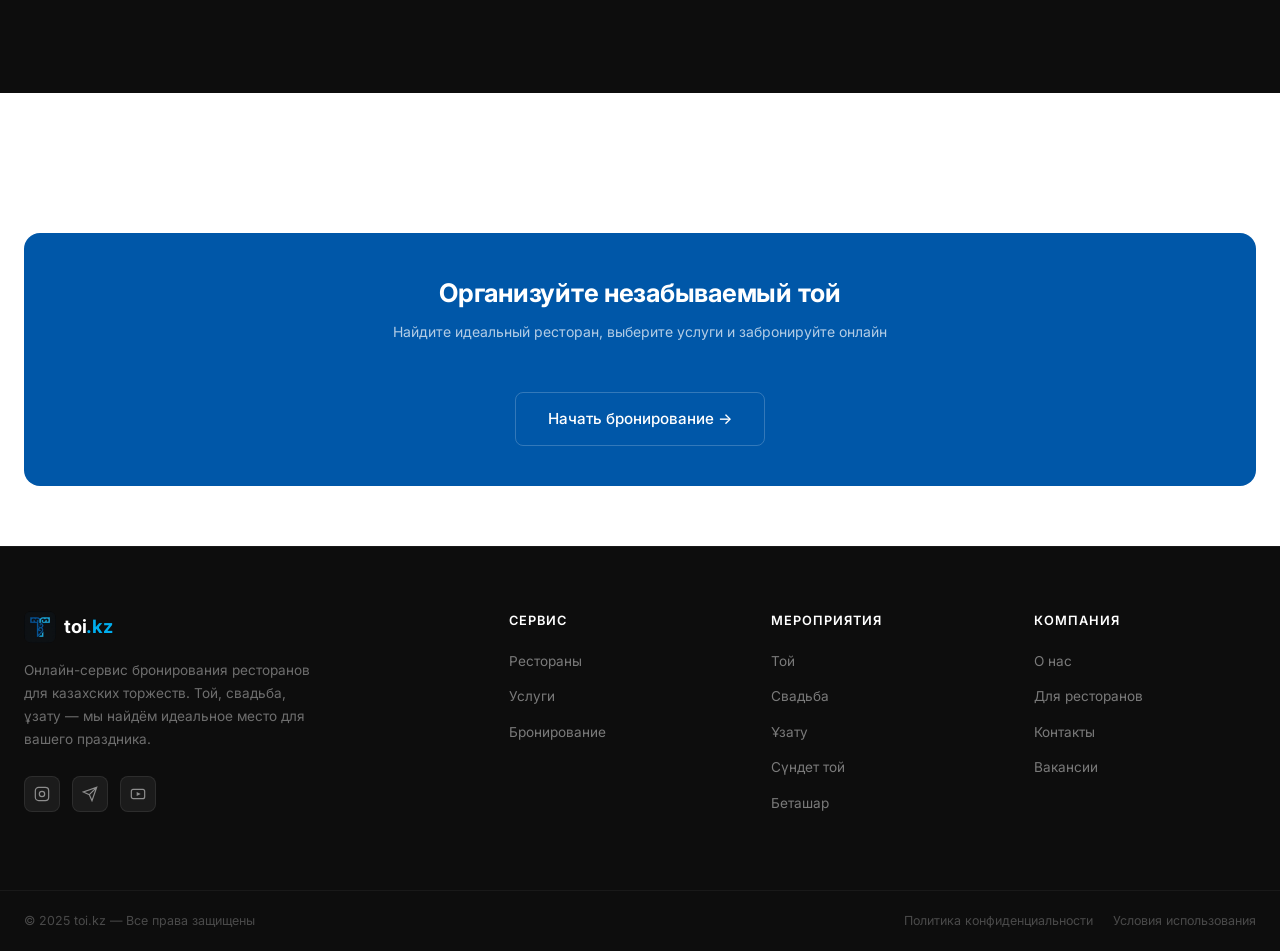
==== commit e36b99a3: "Add real pages from project data" ====
--- a/index.html
+++ b/index.html
@@ -311,7 +311,6 @@
         grid.innerHTML = filtered.map(r => renderRestaurantCard(r)).join('');
         setTimeout(() => initScrollAnimations(), 100);
       }
-     <link rel="stylesheet" href="css/auth.css">
       renderHomeRestaurants('all');
       document.querySelectorAll('#home-pills .pill').forEach(pill => {
         pill.addEventListener('click', () => {
@@ -324,4 +323,4 @@
   </script>
 <script src="js/auth.js"></script>
 
-</body></html>+</body></html>
